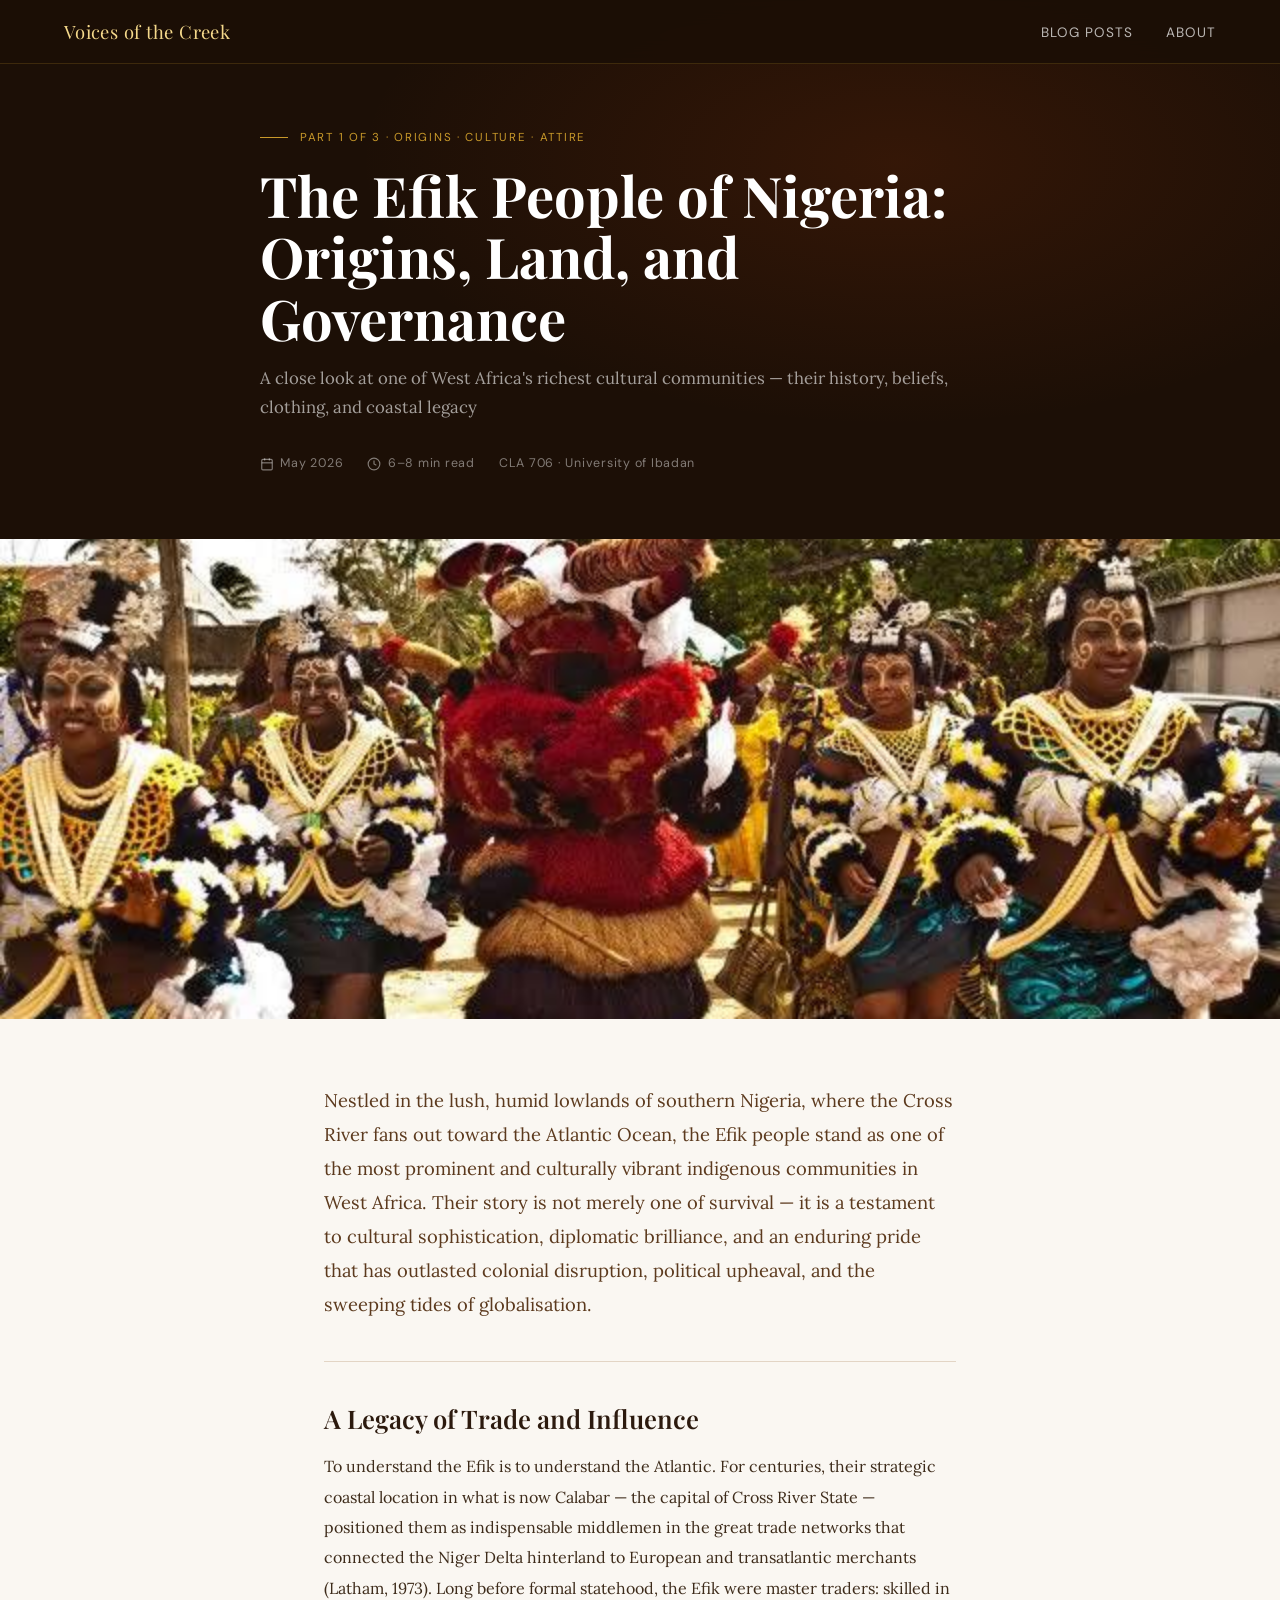
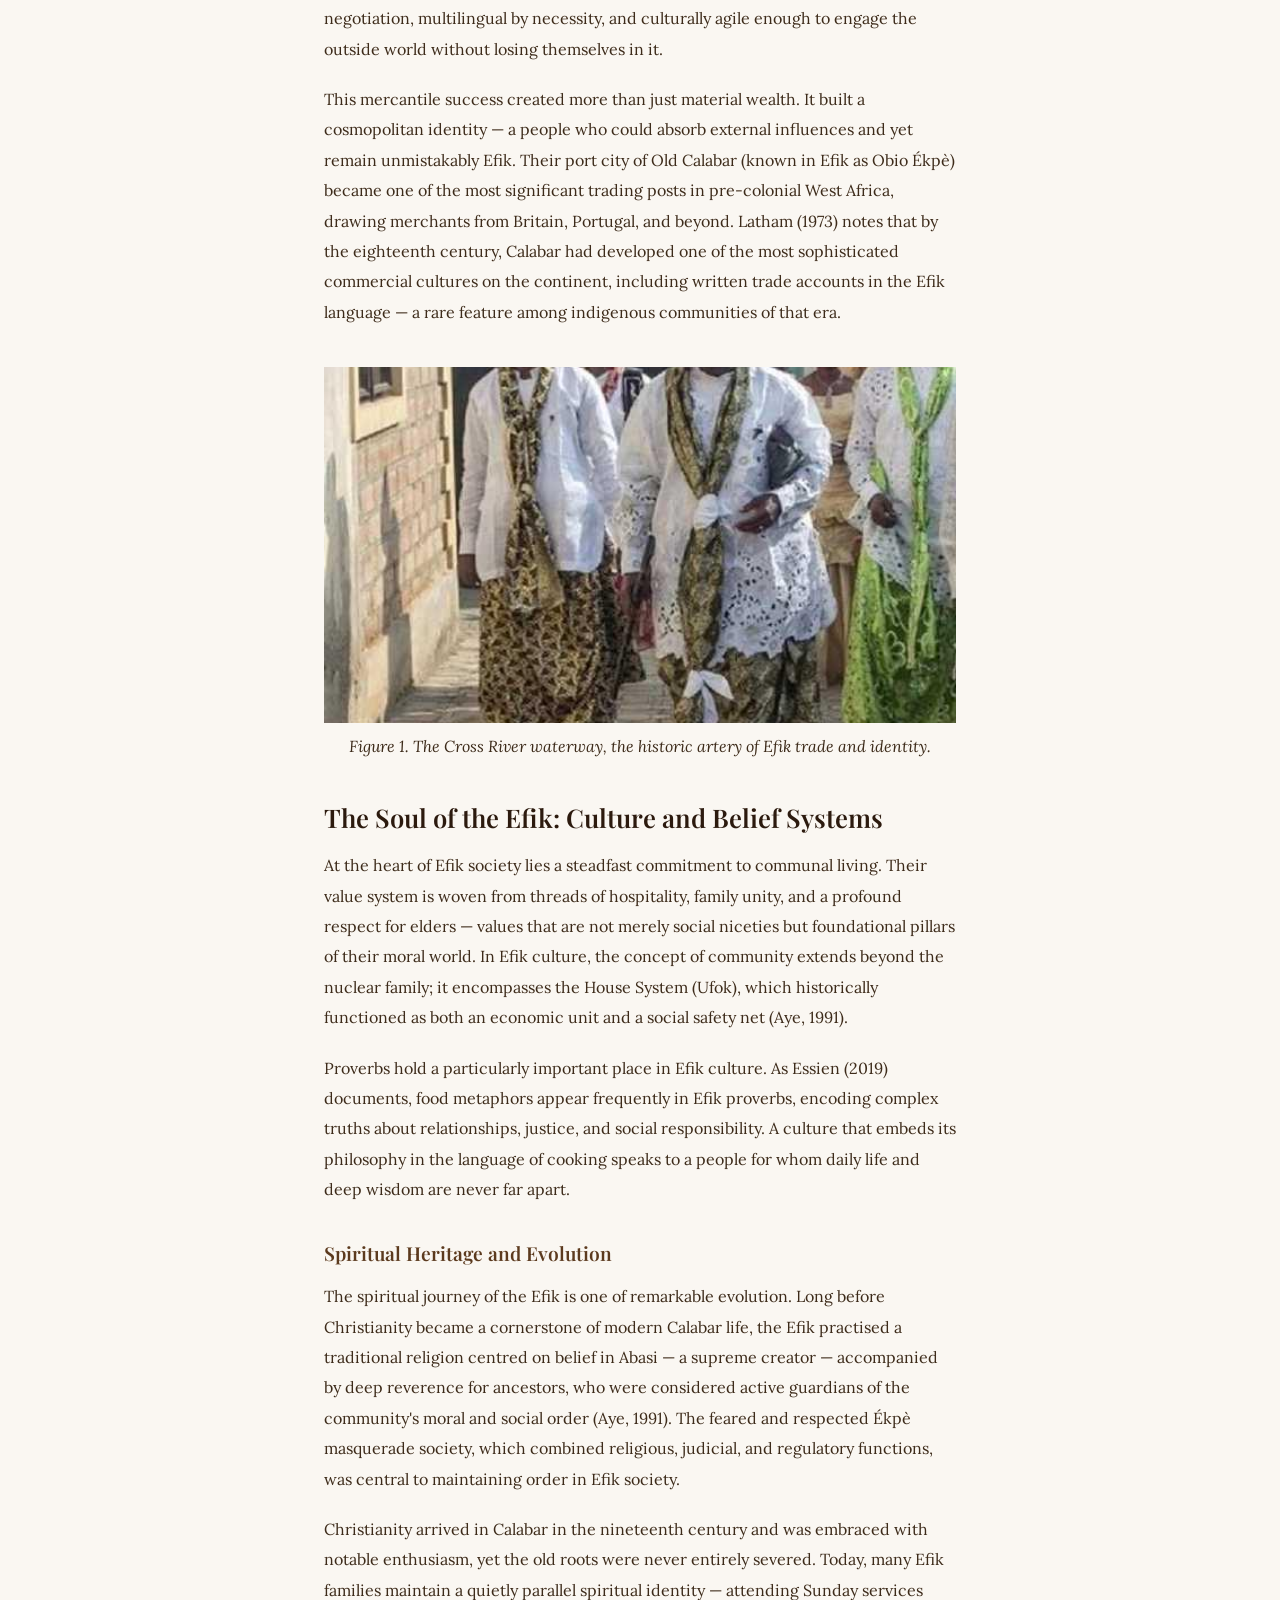
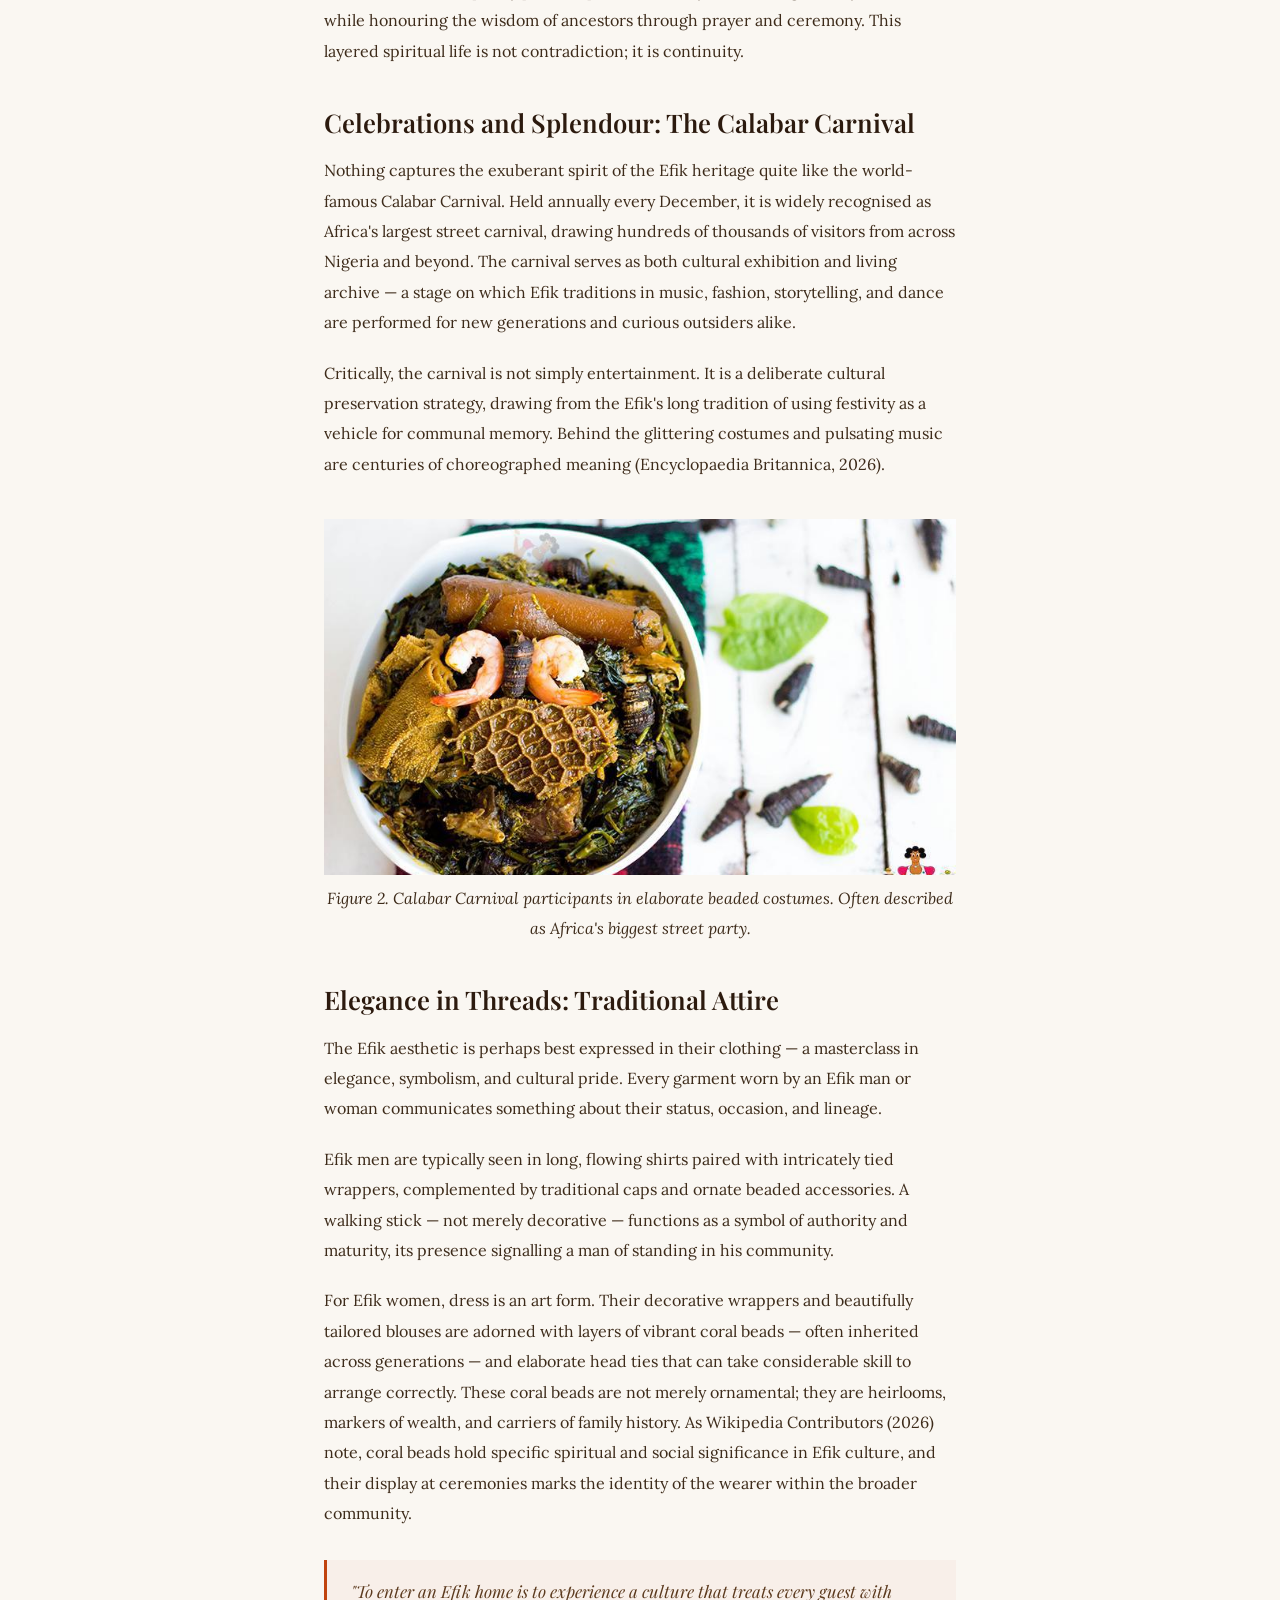
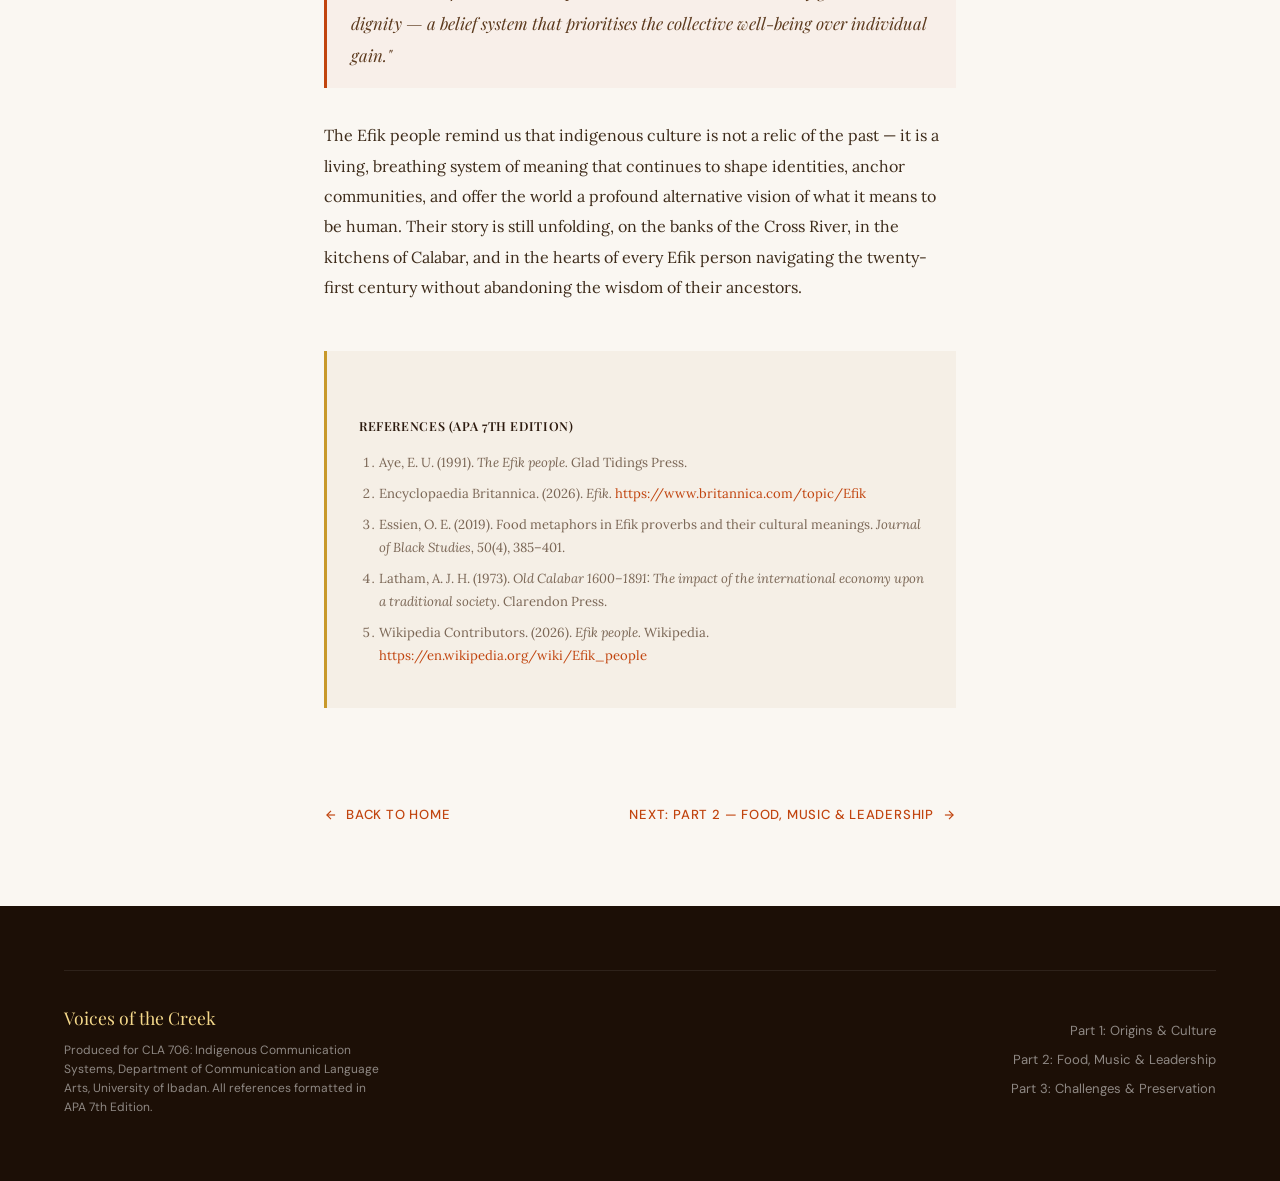
==== post-1.html @ a93c14f0 "Initial commit of modular Voices of the Creek website" ====
<!DOCTYPE html>
<html lang="en">
<head>
<meta charset="UTF-8">
<meta name="viewport" content="width=device-width, initial-scale=1.0">
<title>The Efik People of Nigeria: Origins, Land, and Governance — Voices of the Creek</title>
<link rel="preconnect" href="https://fonts.googleapis.com">
<link rel="preconnect" href="https://fonts.gstatic.com" crossorigin>
<link href="https://fonts.googleapis.com/css2?family=Playfair+Display:ital,wght@0,400;0,600;0,700;1,400;1,600&family=Lora:ital,wght@0,400;0,500;1,400&family=DM+Sans:wght@300;400;500&display=swap" rel="stylesheet">
<link rel="stylesheet" href="styles.css">
</head>
<body>

<!-- NAV -->
<nav>
  <a href="index.html" class="nav-brand">Voices of the Creek</a>
  <ul class="nav-links">
    <li><a href="index.html#posts">Blog Posts</a></li>
    <li><a href="index.html#about">About</a></li>
  </ul>
</nav>

<div class="blog-post-page">
  <div class="post-hero">
    <div class="post-hero-texture"></div>
    <div class="post-hero-content">
      <p class="post-series">Part 1 of 3 · Origins · Culture · Attire</p>
      <h1 class="post-hero-title">The Efik People of Nigeria: Origins, Land, and Governance</h1>
      <p class="post-hero-subtitle">A close look at one of West Africa's richest cultural communities — their history, beliefs, clothing, and coastal legacy</p>
      <div class="post-meta-row">
        <span>
          <svg width="14" height="14" viewBox="0 0 24 24" fill="none" stroke="currentColor" stroke-width="2"><rect x="3" y="4" width="18" height="18" rx="2" ry="2"/><line x1="16" y1="2" x2="16" y2="6"/><line x1="8" y1="2" x2="8" y2="6"/><line x1="3" y1="10" x2="21" y2="10"/></svg>
          May 2026
        </span>
        <span>
          <svg width="14" height="14" viewBox="0 0 24 24" fill="none" stroke="currentColor" stroke-width="2"><circle cx="12" cy="12" r="10"/><polyline points="12 6 12 12 16 14"/></svg>
          6–8 min read
        </span>
        <span>CLA 706 · University of Ibadan</span>
      </div>
    </div>
  </div>

  <!-- Hero image -->
  <img src="IMG-20260526-WA0115.jpg" alt="Calabar coastline and waterways" class="post-image-full">

  <div class="post-body-wrap">
    <p class="post-lead">
      Nestled in the lush, humid lowlands of southern Nigeria, where the Cross River fans out toward the Atlantic Ocean, the Efik people stand as one of the most prominent and culturally vibrant indigenous communities in West Africa. Their story is not merely one of survival — it is a testament to cultural sophistication, diplomatic brilliance, and an enduring pride that has outlasted colonial disruption, political upheaval, and the sweeping tides of globalisation.
    </p>

    <div class="post-body">

      <h2>A Legacy of Trade and Influence</h2>
      <p>
        To understand the Efik is to understand the Atlantic. For centuries, their strategic coastal location in what is now Calabar — the capital of Cross River State — positioned them as indispensable middlemen in the great trade networks that connected the Niger Delta hinterland to European and transatlantic merchants (Latham, 1973). Long before formal statehood, the Efik were master traders: skilled in negotiation, multilingual by necessity, and culturally agile enough to engage the outside world without losing themselves in it.
      </p>
      <p>
        This mercantile success created more than just material wealth. It built a cosmopolitan identity — a people who could absorb external influences and yet remain unmistakably Efik. Their port city of Old Calabar (known in Efik as Obio Ékpè) became one of the most significant trading posts in pre-colonial West Africa, drawing merchants from Britain, Portugal, and beyond. Latham (1973) notes that by the eighteenth century, Calabar had developed one of the most sophisticated commercial cultures on the continent, including written trade accounts in the Efik language — a rare feature among indigenous communities of that era.
      </p>

      <div class="post-inline-img">
        <img src="IMG-20260526-WA0116.jpg" alt="Traditional canoeing and historic waterfront of Old Calabar">
        <p class="post-inline-img-caption">Figure 1. The Cross River waterway, the historic artery of Efik trade and identity.</p>
      </div>

      <h2>The Soul of the Efik: Culture and Belief Systems</h2>
      <p>
        At the heart of Efik society lies a steadfast commitment to communal living. Their value system is woven from threads of hospitality, family unity, and a profound respect for elders — values that are not merely social niceties but foundational pillars of their moral world. In Efik culture, the concept of community extends beyond the nuclear family; it encompasses the House System (Ufok), which historically functioned as both an economic unit and a social safety net (Aye, 1991).
      </p>
      <p>
        Proverbs hold a particularly important place in Efik culture. As Essien (2019) documents, food metaphors appear frequently in Efik proverbs, encoding complex truths about relationships, justice, and social responsibility. A culture that embeds its philosophy in the language of cooking speaks to a people for whom daily life and deep wisdom are never far apart.
      </p>

      <h3>Spiritual Heritage and Evolution</h3>
      <p>
        The spiritual journey of the Efik is one of remarkable evolution. Long before Christianity became a cornerstone of modern Calabar life, the Efik practised a traditional religion centred on belief in Abasi — a supreme creator — accompanied by deep reverence for ancestors, who were considered active guardians of the community's moral and social order (Aye, 1991). The feared and respected Ékpè masquerade society, which combined religious, judicial, and regulatory functions, was central to maintaining order in Efik society.
      </p>
      <p>
        Christianity arrived in Calabar in the nineteenth century and was embraced with notable enthusiasm, yet the old roots were never entirely severed. Today, many Efik families maintain a quietly parallel spiritual identity — attending Sunday services while honouring the wisdom of ancestors through prayer and ceremony. This layered spiritual life is not contradiction; it is continuity.
      </p>

      <h2>Celebrations and Splendour: The Calabar Carnival</h2>
      <p>
        Nothing captures the exuberant spirit of the Efik heritage quite like the world-famous Calabar Carnival. Held annually every December, it is widely recognised as Africa's largest street carnival, drawing hundreds of thousands of visitors from across Nigeria and beyond. The carnival serves as both cultural exhibition and living archive — a stage on which Efik traditions in music, fashion, storytelling, and dance are performed for new generations and curious outsiders alike.
      </p>
      <p>
        Critically, the carnival is not simply entertainment. It is a deliberate cultural preservation strategy, drawing from the Efik's long tradition of using festivity as a vehicle for communal memory. Behind the glittering costumes and pulsating music are centuries of choreographed meaning (Encyclopaedia Britannica, 2026).
      </p>

      <div class="post-inline-img">
        <img src="IMG-20260526-WA0117.jpg" alt="Calabar Carnival performers in elaborate traditional Efik attire">
        <p class="post-inline-img-caption">Figure 2. Calabar Carnival participants in elaborate beaded costumes. Often described as Africa's biggest street party.</p>
      </div>

      <h2>Elegance in Threads: Traditional Attire</h2>
      <p>
        The Efik aesthetic is perhaps best expressed in their clothing — a masterclass in elegance, symbolism, and cultural pride. Every garment worn by an Efik man or woman communicates something about their status, occasion, and lineage.
      </p>
      <p>
        Efik men are typically seen in long, flowing shirts paired with intricately tied wrappers, complemented by traditional caps and ornate beaded accessories. A walking stick — not merely decorative — functions as a symbol of authority and maturity, its presence signalling a man of standing in his community.
      </p>
      <p>
        For Efik women, dress is an art form. Their decorative wrappers and beautifully tailored blouses are adorned with layers of vibrant coral beads — often inherited across generations — and elaborate head ties that can take considerable skill to arrange correctly. These coral beads are not merely ornamental; they are heirlooms, markers of wealth, and carriers of family history. As Wikipedia Contributors (2026) note, coral beads hold specific spiritual and social significance in Efik culture, and their display at ceremonies marks the identity of the wearer within the broader community.
      </p>

      <blockquote>
        <p>"To enter an Efik home is to experience a culture that treats every guest with dignity — a belief system that prioritises the collective well-being over individual gain."</p>
      </blockquote>

      <p>
        The Efik people remind us that indigenous culture is not a relic of the past — it is a living, breathing system of meaning that continues to shape identities, anchor communities, and offer the world a profound alternative vision of what it means to be human. Their story is still unfolding, on the banks of the Cross River, in the kitchens of Calabar, and in the hearts of every Efik person navigating the twenty-first century without abandoning the wisdom of their ancestors.
      </p>

      <div class="references-block">
        <h3>References (APA 7th Edition)</h3>
        <ol>
          <li>Aye, E. U. (1991). <em>The Efik people.</em> Glad Tidings Press.</li>
          <li>Encyclopaedia Britannica. (2026). <em>Efik.</em> <a href="https://www.britannica.com/topic/Efik" target="_blank">https://www.britannica.com/topic/Efik</a></li>
          <li>Essien, O. E. (2019). Food metaphors in Efik proverbs and their cultural meanings. <em>Journal of Black Studies, 50</em>(4), 385–401.</li>
          <li>Latham, A. J. H. (1973). <em>Old Calabar 1600–1891: The impact of the international economy upon a traditional society.</em> Clarendon Press.</li>
          <li>Wikipedia Contributors. (2026). <em>Efik people.</em> Wikipedia. <a href="https://en.wikipedia.org/wiki/Efik_people" target="_blank">https://en.wikipedia.org/wiki/Efik_people</a></li>
        </ol>
      </div>

    </div>
  </div>

  <div class="post-nav">
    <a class="post-nav-btn" href="index.html">
      <svg width="14" height="14" viewBox="0 0 24 24" fill="none" stroke="currentColor" stroke-width="2"><line x1="19" y1="12" x2="5" y2="12"/><polyline points="12 19 5 12 12 5"/></svg>
      Back to Home
    </a>
    <a class="post-nav-btn" href="post-2.html">
      Next: Part 2 — Food, Music & Leadership
      <svg width="14" height="14" viewBox="0 0 24 24" fill="none" stroke="currentColor" stroke-width="2"><line x1="5" y1="12" x2="19" y2="12"/><polyline points="12 5 19 12 12 19"/></svg>
    </a>
  </div>
</div>

<!-- FOOTER -->
<footer>
  <div class="footer-inner">
    <div>
      <p class="footer-brand">Voices of the Creek</p>
      <p class="footer-note">Produced for CLA 706: Indigenous Communication Systems, Department of Communication and Language Arts, University of Ibadan. All references formatted in APA 7th Edition.</p>
    </div>
    <div class="footer-links">
      <a href="post-1.html">Part 1: Origins & Culture</a>
      <a href="post-2.html">Part 2: Food, Music & Leadership</a>
      <a href="post-3.html">Part 3: Challenges & Preservation</a>
    </div>
  </div>
</footer>

</body>
</html>
---- styles.css ----
*, *::before, *::after { box-sizing: border-box; margin: 0; padding: 0; }

:root {
  --cream: #FAF7F2;
  --warm-white: #FFFDF9;
  --deep-brown: #2C1A0E;
  --mid-brown: #5C3A1E;
  --light-brown: #A0673A;
  --terracotta: #C1440E;
  --terracotta-light: #E8917A;
  --gold: #C8992A;
  --gold-light: #F5D98B;
  --sage: #5A7C5A;
  --sage-light: #C4D9C4;
  --ink: #1A120B;
  --muted: #7A6655;
  --border: #E3D5C5;
  --hero-bg: #1C0F06;
}

html { scroll-behavior: smooth; }

body {
  font-family: 'DM Sans', sans-serif;
  background: var(--cream);
  color: var(--ink);
  line-height: 1.7;
  overflow-x: hidden;
}

/* NAV */
nav {
  position: fixed;
  top: 0; left: 0; right: 0;
  z-index: 100;
  background: rgba(28, 15, 6, 0.92);
  backdrop-filter: blur(12px);
  border-bottom: 1px solid rgba(200, 153, 42, 0.2);
  display: flex;
  align-items: center;
  justify-content: space-between;
  padding: 0 5vw;
  height: 64px;
}

.nav-brand {
  font-family: 'Playfair Display', serif;
  font-size: 1.15rem;
  color: var(--gold-light);
  letter-spacing: 0.02em;
  text-decoration: none;
}

.nav-links {
  display: flex;
  gap: 2rem;
  list-style: none;
}

.nav-links a {
  font-size: 0.85rem;
  color: rgba(255,255,255,0.7);
  text-decoration: none;
  letter-spacing: 0.08em;
  text-transform: uppercase;
  transition: color 0.2s;
}

.nav-links a:hover { color: var(--gold-light); }

/* HERO */
.hero {
  min-height: 100vh;
  background: var(--hero-bg);
  display: flex;
  flex-direction: column;
  justify-content: flex-end;
  padding: 0 5vw 8vh;
  position: relative;
  overflow: hidden;
}

.hero-texture {
  position: absolute;
  inset: 0;
  background-image:
    radial-gradient(ellipse 80% 60% at 60% 40%, rgba(193, 68, 14, 0.18) 0%, transparent 70%),
    radial-gradient(ellipse 50% 80% at 20% 70%, rgba(200, 153, 42, 0.12) 0%, transparent 60%);
  pointer-events: none;
}

.hero-pattern {
  position: absolute;
  inset: 0;
  opacity: 0.04;
  background-image: repeating-linear-gradient(
    45deg,
    #fff 0px, #fff 1px,
    transparent 1px, transparent 12px
  ), repeating-linear-gradient(
    -45deg,
    #fff 0px, #fff 1px,
    transparent 1px, transparent 12px
  );
  pointer-events: none;
}

.hero-eyebrow {
  font-size: 0.75rem;
  letter-spacing: 0.18em;
  text-transform: uppercase;
  color: var(--gold);
  margin-bottom: 1.5rem;
  position: relative;
  display: flex;
  align-items: center;
  gap: 0.75rem;
  animation: fadeUp 0.8s ease both;
}

.hero-eyebrow::before {
  content: '';
  display: block;
  width: 40px;
  height: 1px;
  background: var(--gold);
}

.hero-headline {
  font-family: 'Playfair Display', serif;
  font-size: clamp(3rem, 8vw, 6.5rem);
  font-weight: 700;
  line-height: 1.0;
  color: #fff;
  max-width: 14ch;
  margin-bottom: 1.5rem;
  position: relative;
  animation: fadeUp 0.8s 0.1s ease both;
}

.hero-headline em {
  color: var(--terracotta-light);
  font-style: italic;
}

.hero-sub {
  font-family: 'Lora', serif;
  font-size: 1.1rem;
  color: rgba(255,255,255,0.65);
  max-width: 52ch;
  margin-bottom: 3rem;
  line-height: 1.8;
  position: relative;
  animation: fadeUp 0.8s 0.2s ease both;
}

.hero-cta-group {
  display: flex;
  gap: 1rem;
  flex-wrap: wrap;
  position: relative;
  animation: fadeUp 0.8s 0.3s ease both;
}

.btn-primary {
  display: inline-flex;
  align-items: center;
  gap: 0.5rem;
  background: var(--terracotta);
  color: #fff;
  padding: 0.75rem 1.75rem;
  font-size: 0.875rem;
  font-weight: 500;
  letter-spacing: 0.03em;
  text-decoration: none;
  border: none;
  cursor: pointer;
  transition: background 0.2s, transform 0.15s;
}
.btn-primary:hover { background: #A53A0C; transform: translateY(-1px); }

.btn-outline {
  display: inline-flex;
  align-items: center;
  gap: 0.5rem;
  border: 1px solid rgba(255,255,255,0.3);
  color: rgba(255,255,255,0.85);
  padding: 0.75rem 1.75rem;
  font-size: 0.875rem;
  font-weight: 400;
  text-decoration: none;
  transition: border-color 0.2s, color 0.2s;
}
.btn-outline:hover { border-color: var(--gold); color: var(--gold-light); }

.hero-scroll-hint {
  position: absolute;
  bottom: 2.5rem;
  right: 5vw;
  writing-mode: vertical-rl;
  font-size: 0.7rem;
  letter-spacing: 0.15em;
  text-transform: uppercase;
  color: rgba(255,255,255,0.35);
  display: flex;
  align-items: center;
  gap: 0.75rem;
}

.hero-scroll-hint::after {
  content: '';
  display: block;
  width: 1px;
  height: 50px;
  background: rgba(255,255,255,0.25);
}

/* SECTION LAYOUTS */
.section-intro {
  padding: 7rem 5vw;
  display: grid;
  grid-template-columns: 1fr 1fr;
  gap: 5rem;
  align-items: center;
  max-width: 1200px;
  margin: 0 auto;
}

.label-tag {
  display: inline-block;
  font-size: 0.7rem;
  letter-spacing: 0.18em;
  text-transform: uppercase;
  color: var(--terracotta);
  border: 1px solid var(--terracotta);
  padding: 0.25rem 0.75rem;
  margin-bottom: 1.25rem;
}

.section-heading {
  font-family: 'Playfair Display', serif;
  font-size: clamp(2rem, 4vw, 3rem);
  font-weight: 600;
  line-height: 1.2;
  color: var(--deep-brown);
  margin-bottom: 1.25rem;
}

.section-heading em { font-style: italic; color: var(--terracotta); }

.body-text {
  font-family: 'Lora', serif;
  font-size: 1rem;
  color: var(--muted);
  line-height: 1.85;
}

.intro-image-block {
  position: relative;
}

.intro-img {
  width: 100%;
  aspect-ratio: 4/5;
  object-fit: cover;
  display: block;
}

.intro-img-placeholder {
  width: 100%;
  aspect-ratio: 4/5;
  background: linear-gradient(135deg, #C1440E22 0%, #C8992A22 100%);
  border: 2px dashed var(--border);
  display: flex;
  flex-direction: column;
  align-items: center;
  justify-content: center;
  gap: 0.75rem;
  color: var(--muted);
}

.intro-img-placeholder span { font-size: 0.8rem; letter-spacing: 0.05em; text-align: center; padding: 0 1rem; }

.float-stat {
  position: absolute;
  bottom: -1.5rem;
  left: -1.5rem;
  background: var(--terracotta);
  color: #fff;
  padding: 1.25rem 1.5rem;
  font-family: 'Playfair Display', serif;
}

.float-stat-num {
  font-size: 2rem;
  font-weight: 700;
  line-height: 1;
  display: block;
}

.float-stat-label {
  font-size: 0.7rem;
  opacity: 0.8;
  letter-spacing: 0.08em;
  text-transform: uppercase;
}

/* POSTS GRID */
.posts-section {
  background: var(--warm-white);
  padding: 6rem 5vw;
}

.posts-header {
  max-width: 1200px;
  margin: 0 auto 3.5rem;
  display: flex;
  align-items: flex-end;
  justify-content: space-between;
  border-bottom: 1px solid var(--border);
  padding-bottom: 1.5rem;
}

.posts-grid {
  max-width: 1200px;
  margin: 0 auto;
  display: grid;
  grid-template-columns: repeat(3, 1fr);
  gap: 2px;
}

.post-card {
  background: var(--cream);
  text-decoration: none;
  color: inherit;
  display: flex;
  flex-direction: column;
  overflow: hidden;
  transition: transform 0.3s ease;
}

.post-card:hover { transform: translateY(-4px); }
.post-card:hover .post-card-img-placeholder { border-color: var(--terracotta); }
.post-card:hover .post-card-title { color: var(--terracotta); }

.post-card-img {
  width: 100%;
  aspect-ratio: 16/10;
  object-fit: cover;
  display: block;
}

.post-card-img-placeholder {
  aspect-ratio: 16/10;
  background: var(--cream);
  border: 2px dashed var(--border);
  display: flex;
  flex-direction: column;
  align-items: center;
  justify-content: center;
  gap: 0.5rem;
  color: var(--muted);
  font-size: 0.75rem;
  letter-spacing: 0.04em;
  padding: 1rem;
  text-align: center;
  transition: border-color 0.3s;
}

.post-card-img-placeholder svg {
  opacity: 0.3;
  width: 32px;
  height: 32px;
}

.post-card-body {
  padding: 1.5rem;
  flex: 1;
  display: flex;
  flex-direction: column;
  gap: 0.75rem;
}

.post-card-meta {
  display: flex;
  align-items: center;
  gap: 0.75rem;
  font-size: 0.72rem;
  letter-spacing: 0.1em;
  text-transform: uppercase;
  color: var(--muted);
}

.post-card-tag {
  background: var(--gold-light);
  color: var(--mid-brown);
  padding: 0.2rem 0.5rem;
  font-size: 0.65rem;
  font-weight: 500;
  letter-spacing: 0.08em;
  text-transform: uppercase;
}

.post-card-title {
  font-family: 'Playfair Display', serif;
  font-size: 1.2rem;
  font-weight: 600;
  line-height: 1.35;
  color: var(--deep-brown);
  transition: color 0.2s;
}

.post-card-excerpt {
  font-family: 'Lora', serif;
  font-size: 0.875rem;
  color: var(--muted);
  line-height: 1.75;
  flex: 1;
}

.post-card-read {
  display: flex;
  align-items: center;
  gap: 0.4rem;
  font-size: 0.78rem;
  font-weight: 500;
  color: var(--terracotta);
  letter-spacing: 0.04em;
  text-transform: uppercase;
  margin-top: 0.5rem;
}

.post-card-read svg { transition: transform 0.2s; }
.post-card:hover .post-card-read svg { transform: translateX(4px); }

/* FEATURED QUOTE */
.quote-band {
  background: var(--deep-brown);
  padding: 6rem 5vw;
  text-align: center;
  position: relative;
  overflow: hidden;
}

.quote-band::before {
  content: '\201C';
  font-family: 'Playfair Display', serif;
  font-size: 18rem;
  color: rgba(255,255,255,0.04);
  position: absolute;
  top: -3rem;
  left: 5vw;
  line-height: 1;
  pointer-events: none;
}

.quote-text {
  font-family: 'Playfair Display', serif;
  font-size: clamp(1.4rem, 3vw, 2.2rem);
  font-style: italic;
  color: #fff;
  max-width: 40ch;
  margin: 0 auto 1.5rem;
  line-height: 1.5;
  position: relative;
}

.quote-attr {
  font-size: 0.8rem;
  letter-spacing: 0.12em;
  text-transform: uppercase;
  color: var(--gold);
}

/* BLOG POST PAGE */
.blog-post-page {
  min-height: 100vh;
  background: var(--cream);
}

.post-hero {
  padding: 8rem 5vw 4rem;
  background: var(--hero-bg);
  position: relative;
  overflow: hidden;
}

.post-hero-texture {
  position: absolute;
  inset: 0;
  background-image: radial-gradient(ellipse 60% 70% at 70% 30%, rgba(193,68,14,0.15), transparent 70%);
  pointer-events: none;
}

.post-hero-content { max-width: 760px; margin: 0 auto; position: relative; }

.post-series {
  font-size: 0.72rem;
  letter-spacing: 0.15em;
  text-transform: uppercase;
  color: var(--gold);
  margin-bottom: 1rem;
  display: flex;
  align-items: center;
  gap: 0.75rem;
}
.post-series::before { content: ''; display: block; width: 28px; height: 1px; background: var(--gold); }

.post-hero-title {
  font-family: 'Playfair Display', serif;
  font-size: clamp(2rem, 5vw, 3.5rem);
  font-weight: 700;
  line-height: 1.1;
  color: #fff;
  margin-bottom: 1rem;
}

.post-hero-subtitle {
  font-family: 'Lora', serif;
  font-size: 1.05rem;
  color: rgba(255,255,255,0.6);
  margin-bottom: 2rem;
  line-height: 1.7;
}

.post-meta-row {
  display: flex;
  align-items: center;
  gap: 1.5rem;
  font-size: 0.78rem;
  color: rgba(255,255,255,0.45);
  letter-spacing: 0.06em;
  flex-wrap: wrap;
}

.post-meta-row span { display: flex; align-items: center; gap: 0.4rem; }

.post-image-full {
  width: 100%;
  max-height: 480px;
  object-fit: cover;
  display: block;
}

.post-image-placeholder {
  width: 100%;
  height: 380px;
  background: linear-gradient(135deg, rgba(193,68,14,0.08), rgba(200,153,42,0.08));
  border: 2px dashed var(--border);
  display: flex;
  flex-direction: column;
  align-items: center;
  justify-content: center;
  gap: 1rem;
  color: var(--muted);
  font-size: 0.85rem;
}

.post-image-placeholder svg { opacity: 0.25; width: 48px; height: 48px; }

.post-body-wrap {
  max-width: 760px;
  margin: 0 auto;
  padding: 4rem 5vw 6rem;
}

.post-lead {
  font-family: 'Lora', serif;
  font-size: 1.15rem;
  line-height: 1.85;
  color: var(--mid-brown);
  margin-bottom: 2.5rem;
  padding-bottom: 2.5rem;
  border-bottom: 1px solid var(--border);
}

.post-body h2 {
  font-family: 'Playfair Display', serif;
  font-size: 1.6rem;
  font-weight: 600;
  color: var(--deep-brown);
  margin: 2.5rem 0 1rem;
  line-height: 1.3;
}

.post-body h3 {
  font-family: 'Playfair Display', serif;
  font-size: 1.2rem;
  font-weight: 600;
  color: var(--mid-brown);
  margin: 2rem 0 0.75rem;
}

.post-body p {
  font-family: 'Lora', serif;
  font-size: 1rem;
  line-height: 1.9;
  color: #3D2B1A;
  margin-bottom: 1.25rem;
}

.post-body blockquote {
  border-left: 3px solid var(--terracotta);
  padding: 1rem 1.5rem;
  margin: 2rem 0;
  background: rgba(193, 68, 14, 0.04);
}

.post-body blockquote p {
  font-family: 'Playfair Display', serif;
  font-style: italic;
  font-size: 1.05rem;
  color: var(--mid-brown);
  margin: 0;
}

.post-inline-img {
  margin: 2.5rem 0;
}

.post-inline-img img {
  width: 100%;
  aspect-ratio: 16/9;
  object-fit: cover;
  display: block;
}

.post-inline-img-placeholder {
  width: 100%;
  aspect-ratio: 16/9;
  background: linear-gradient(135deg, rgba(193,68,14,0.06), rgba(200,153,42,0.06));
  border: 2px dashed var(--border);
  display: flex;
  flex-direction: column;
  align-items: center;
  justify-content: center;
  gap: 0.75rem;
  color: var(--muted);
  font-size: 0.8rem;
  text-align: center;
  padding: 1.5rem;
}

.post-inline-img-caption {
  font-size: 0.78rem;
  color: var(--muted);
  text-align: center;
  margin-top: 0.5rem;
  font-style: italic;
  font-family: 'Lora', serif;
}

.references-block {
  margin-top: 3rem;
  padding: 2rem;
  background: #F5EFE6;
  border-left: 3px solid var(--gold);
}

.references-block h3 {
  font-family: 'Playfair Display', serif;
  font-weight: 600;
  color: var(--deep-brown);
  margin-bottom: 1rem;
  letter-spacing: 0.05em;
  text-transform: uppercase;
  font-size: 0.78rem;
}

.references-block ol {
  padding-left: 1.25rem;
}

.references-block li {
  font-family: 'Lora', serif;
  font-size: 0.82rem;
  color: var(--muted);
  line-height: 1.75;
  margin-bottom: 0.5rem;
}

.references-block a {
  color: var(--terracotta);
  text-decoration: none;
  border-bottom: 1px solid transparent;
  transition: border-color 0.2s;
}

.references-block a:hover { border-color: var(--terracotta); }

.post-nav {
  max-width: 760px;
  margin: 0 auto;
  padding: 0 5vw 5rem;
  display: flex;
  justify-content: space-between;
  gap: 1rem;
  flex-wrap: wrap;
}

.post-nav-btn {
  display: inline-flex;
  align-items: center;
  gap: 0.5rem;
  font-size: 0.82rem;
  font-weight: 500;
  letter-spacing: 0.06em;
  text-transform: uppercase;
  color: var(--terracotta);
  text-decoration: none;
  cursor: pointer;
  background: none;
  border: none;
  padding: 0;
  transition: gap 0.2s;
}

.post-nav-btn:hover { gap: 0.75rem; }

/* FOOTER */
footer {
  background: var(--hero-bg);
  padding: 4rem 5vw;
  color: rgba(255,255,255,0.5);
  font-size: 0.82rem;
}

.footer-inner {
  max-width: 1200px;
  margin: 0 auto;
  display: flex;
  justify-content: space-between;
  align-items: center;
  flex-wrap: wrap;
  gap: 1.5rem;
  border-top: 1px solid rgba(255,255,255,0.08);
  padding-top: 2rem;
}

.footer-brand {
  font-family: 'Playfair Display', serif;
  font-size: 1.1rem;
  color: var(--gold-light);
  margin-bottom: 0.5rem;
}

.footer-note { font-size: 0.75rem; line-height: 1.6; max-width: 40ch; }

.footer-links { display: flex; flex-direction: column; gap: 0.4rem; text-align: right; }
.footer-links a { color: rgba(255,255,255,0.5); text-decoration: none; transition: color 0.2s; font-size: 0.82rem; }
.footer-links a:hover { color: var(--gold-light); }

/* ANIMATIONS */
@keyframes fadeUp {
  from { opacity: 0; transform: translateY(24px); }
  to { opacity: 1; transform: translateY(0); }
}

.reveal {
  opacity: 0;
  transform: translateY(20px);
  transition: opacity 0.6s ease, transform 0.6s ease;
}

.reveal.visible {
  opacity: 1;
  transform: translateY(0);
}

/* RESPONSIVE */
@media (max-width: 900px) {
  .section-intro { grid-template-columns: 1fr; gap: 3rem; }
  .posts-grid { grid-template-columns: 1fr; gap: 1.5rem; }
  .posts-header { flex-direction: column; align-items: flex-start; gap: 1rem; }
  .intro-image-block { order: -1; }
  .float-stat { left: 1rem; }
}

@media (max-width: 640px) {
  nav { padding: 0 1.25rem; }
  .nav-links { display: none; }
  .hero { padding: 0 1.25rem 6vh; }
  .section-intro, .posts-section { padding: 4rem 1.25rem; }
  .posts-header { margin-bottom: 2rem; }
  .post-body-wrap { padding: 2.5rem 1.25rem 4rem; }
  .post-hero { padding: 6rem 1.25rem 3rem; }
}
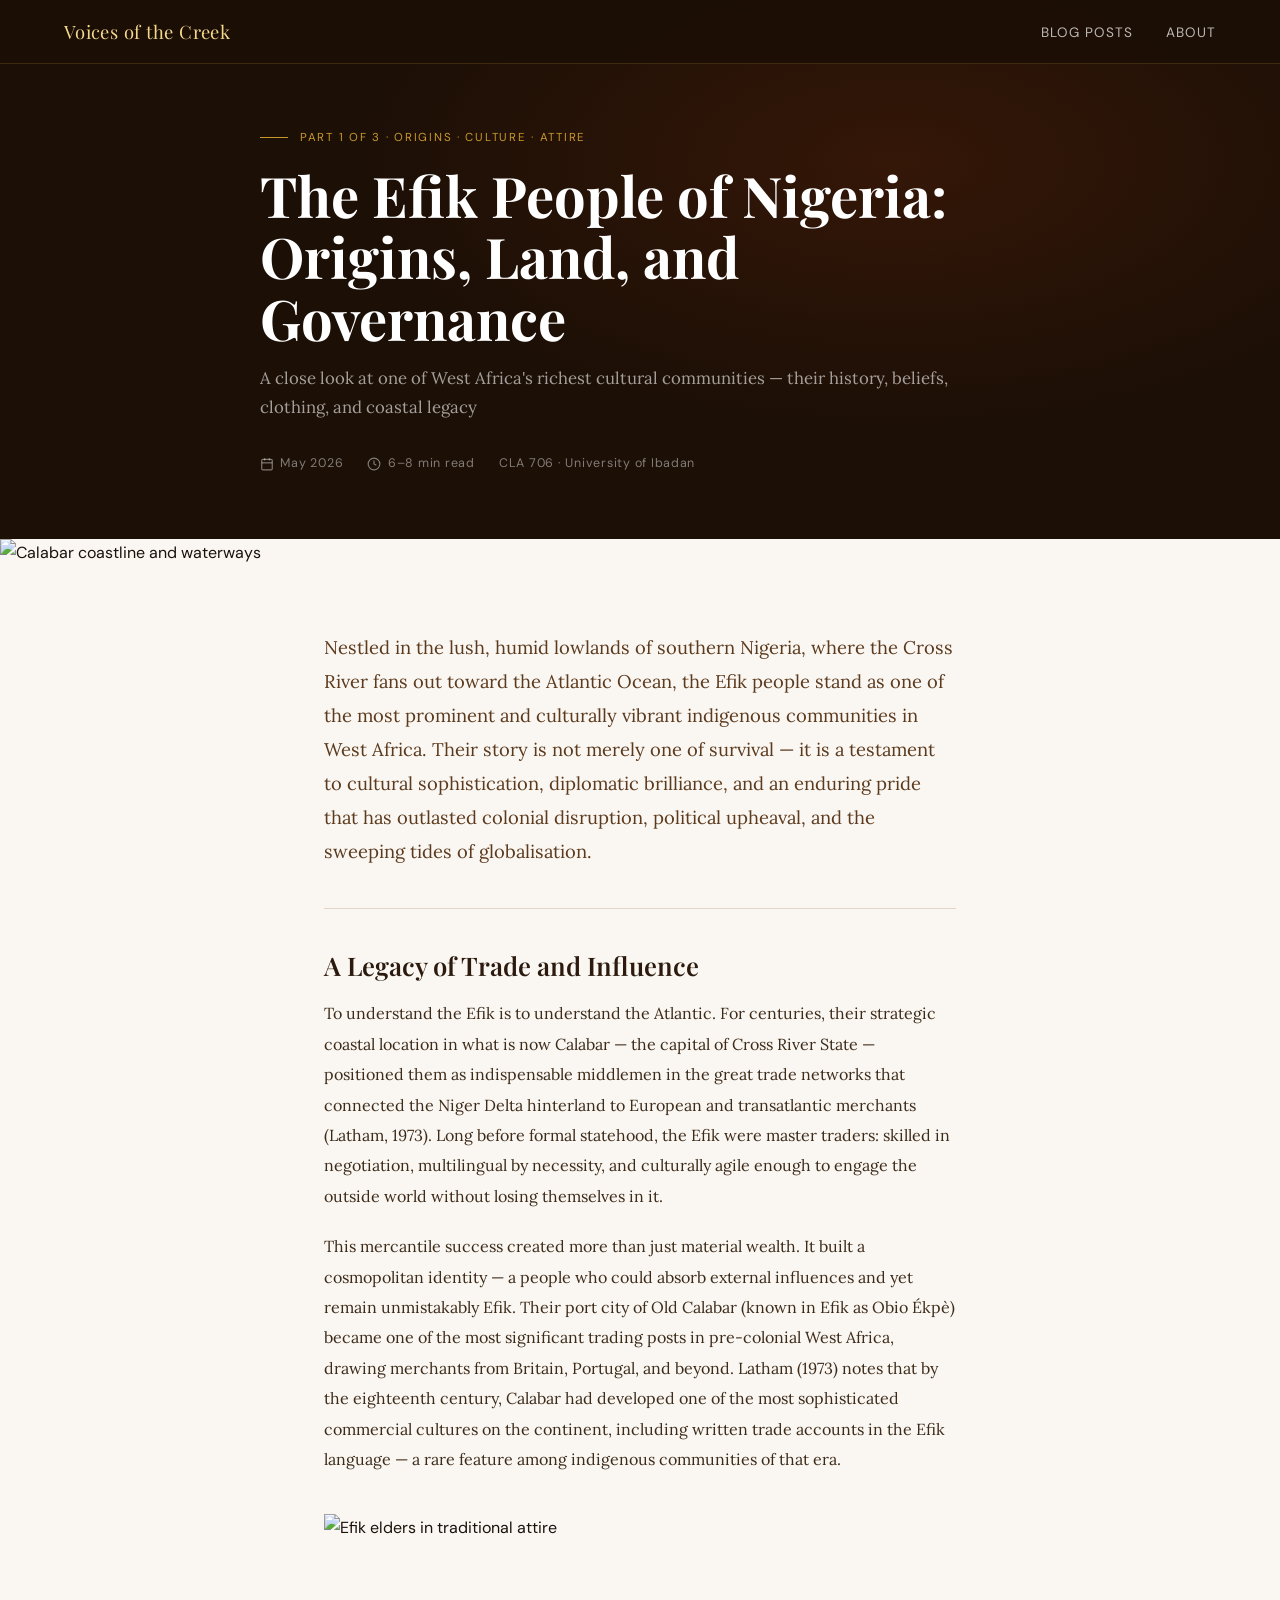
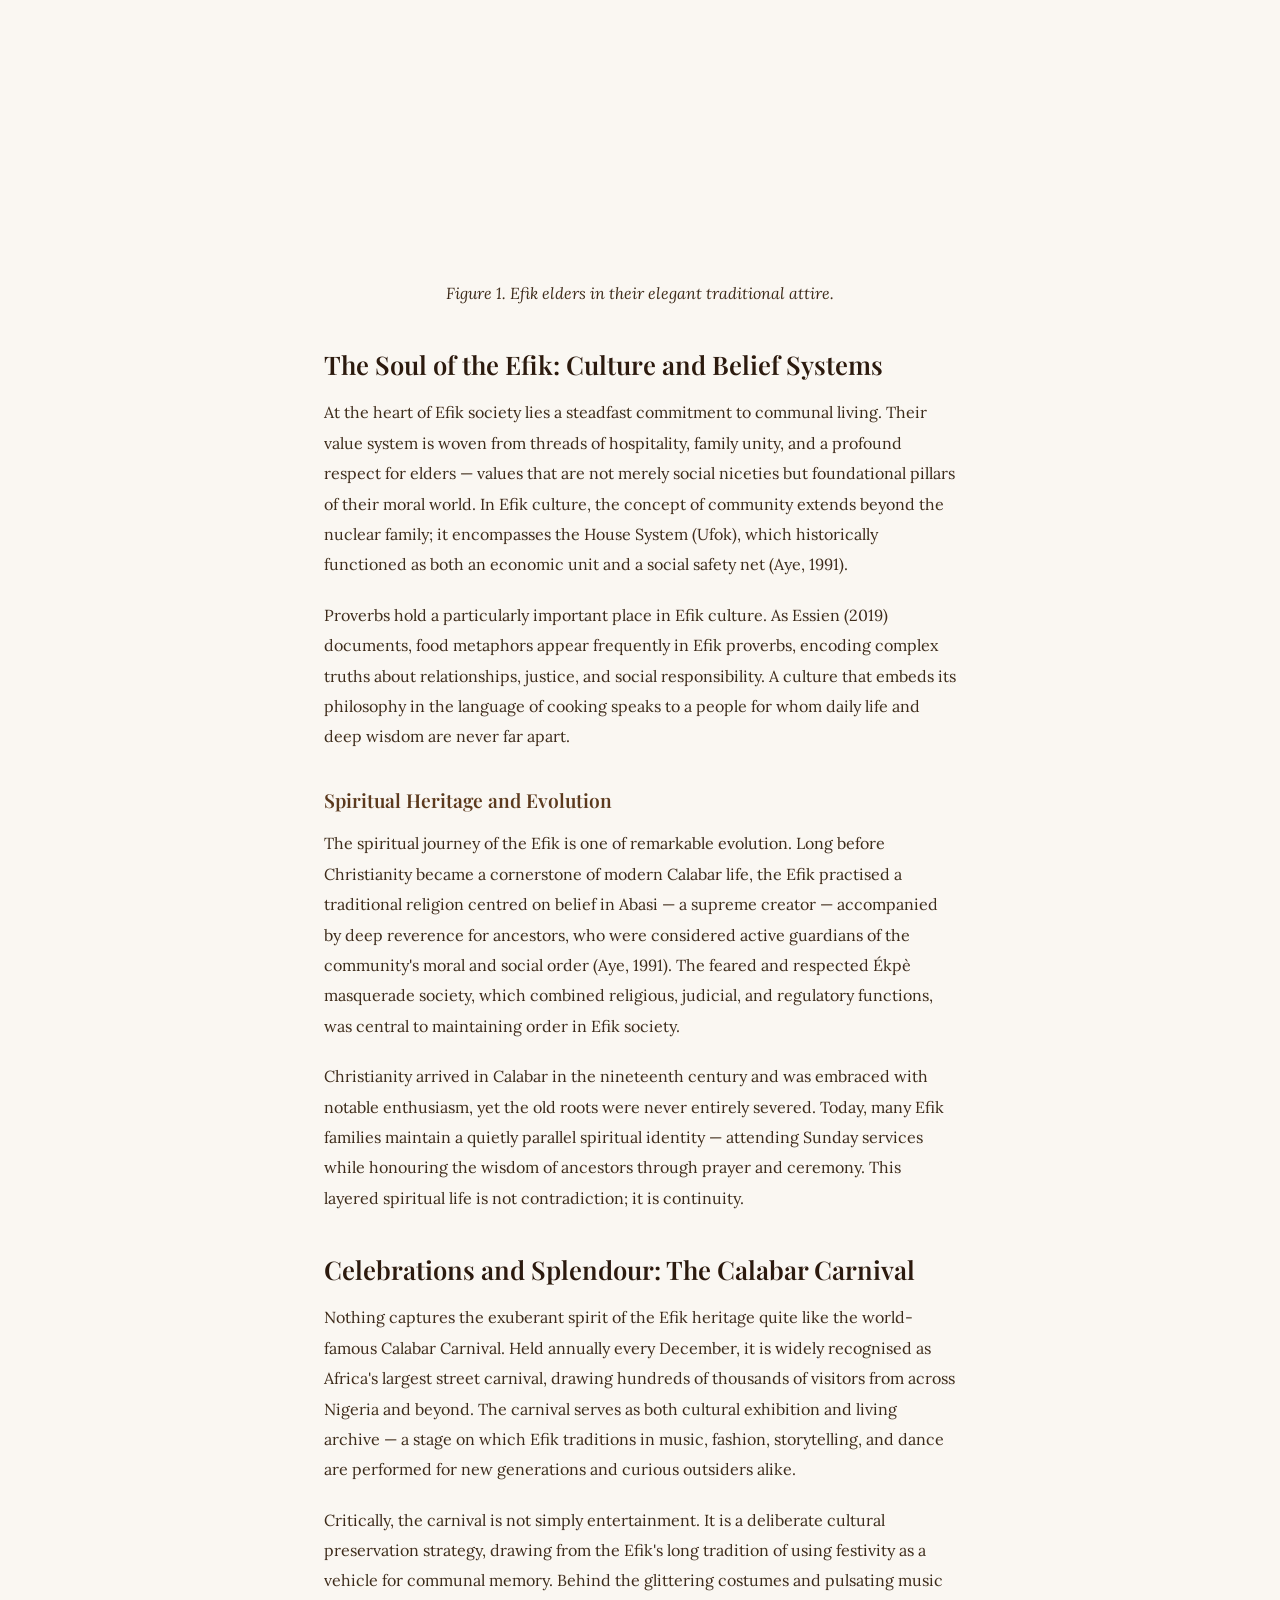
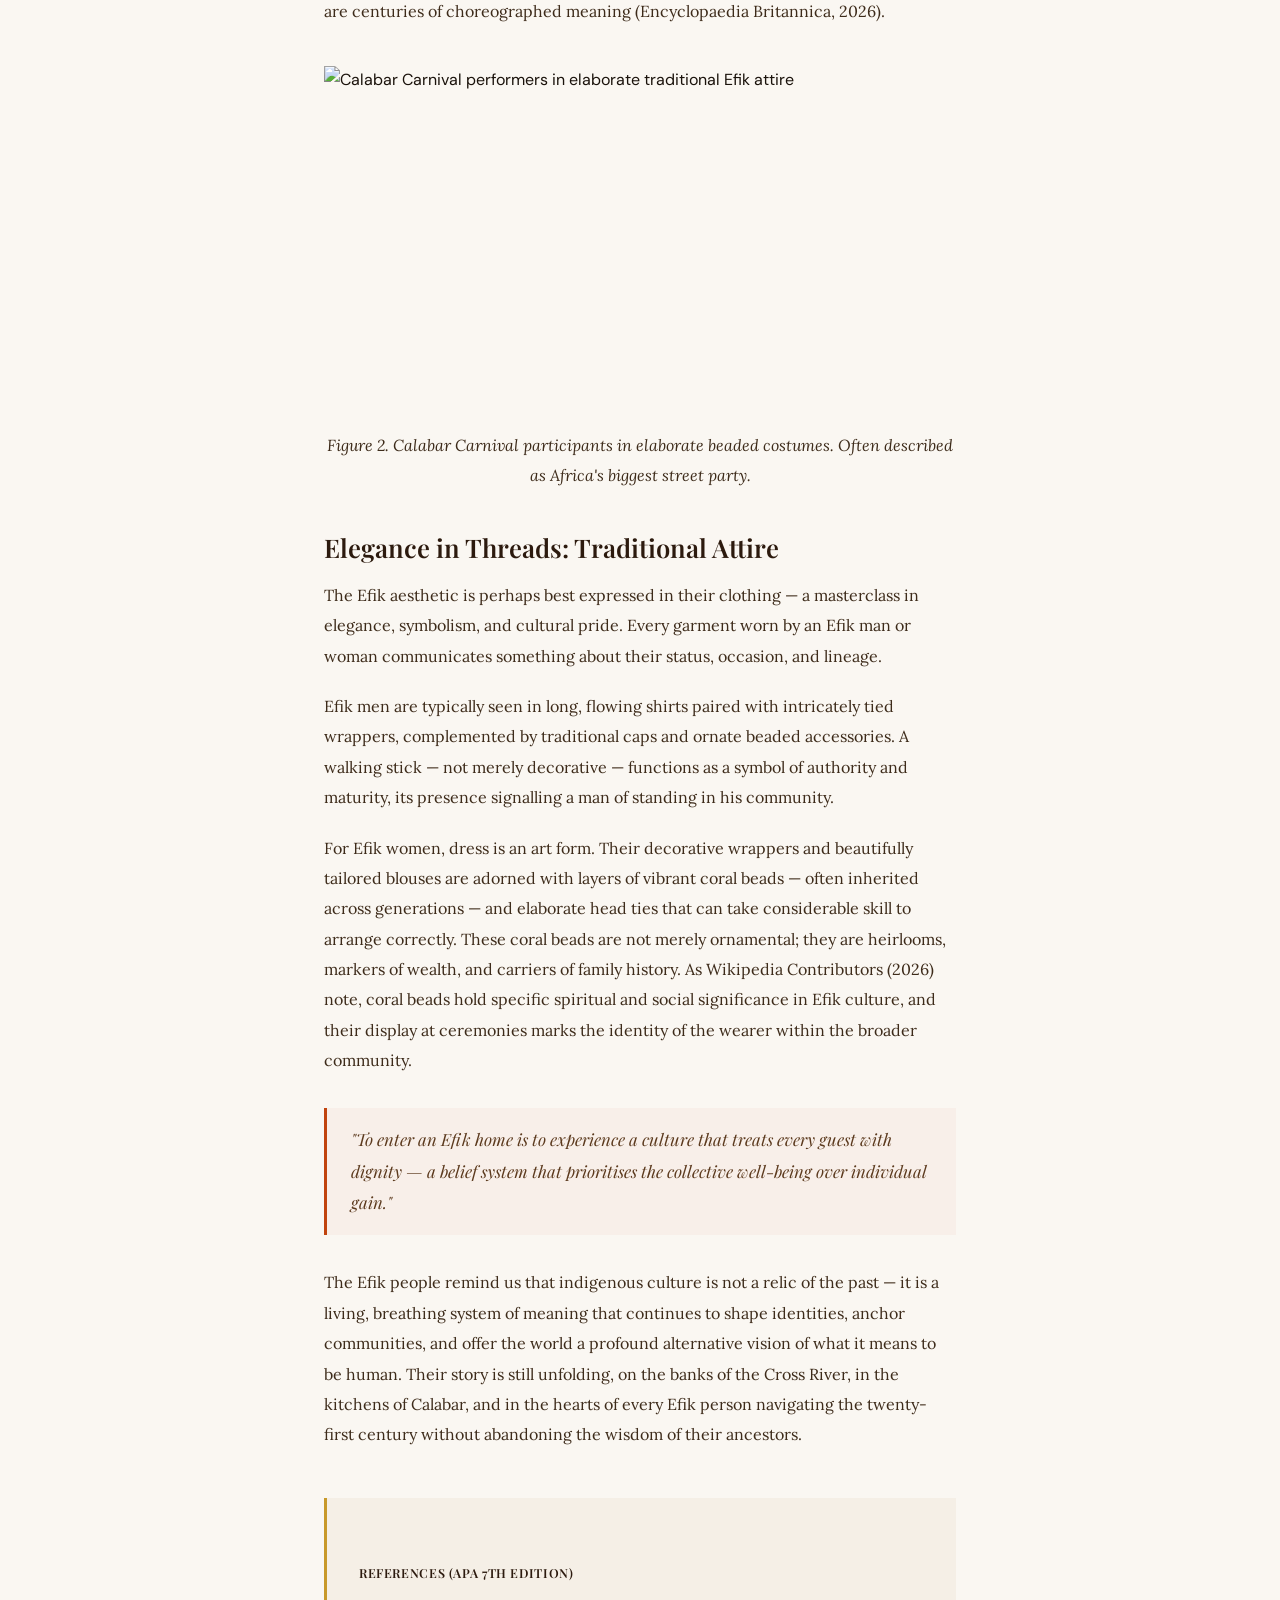
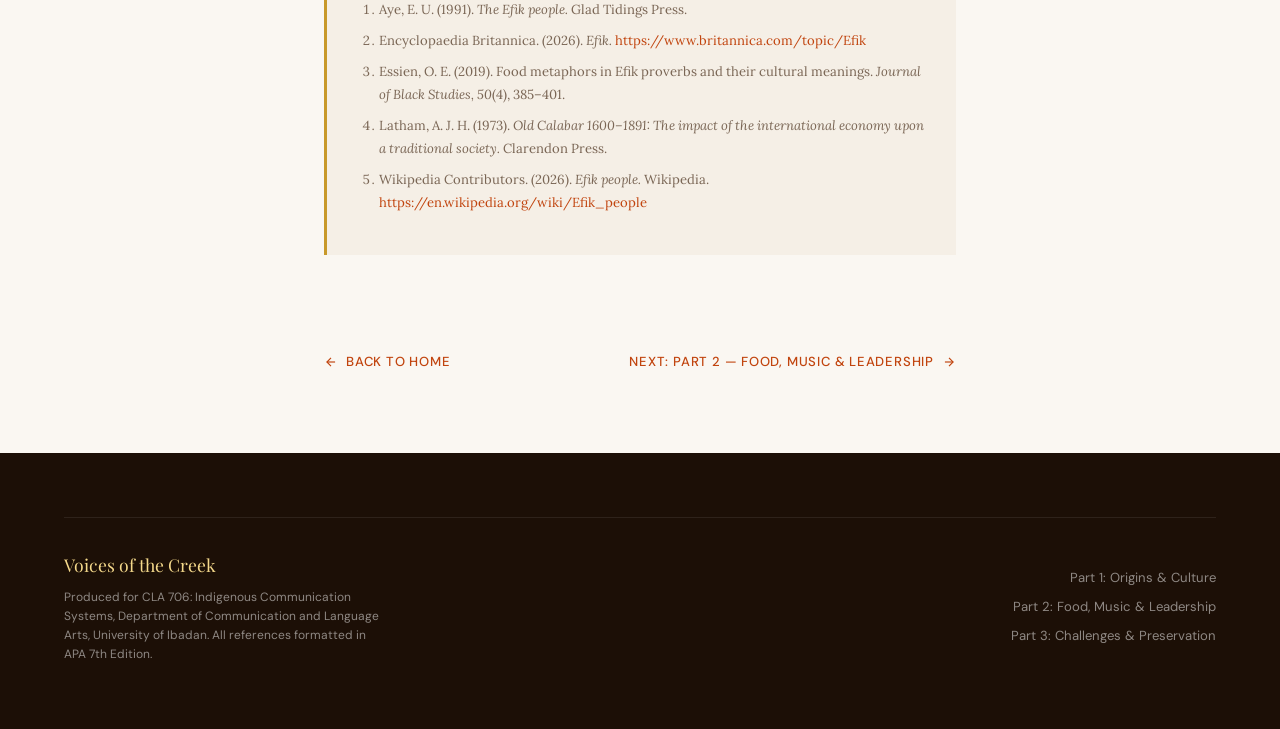
==== commit 79b03946: "Update Figure 1 and Figure 6 image captions and alt tags to match the newly populated assets" ====
--- a/post-1.html
+++ b/post-1.html
@@ -14,6 +14,13 @@
 <!-- NAV -->
 <nav>
   <a href="index.html" class="nav-brand">Voices of the Creek</a>
+  <button class="nav-toggle" aria-label="Toggle Navigation">
+    <svg width="24" height="24" viewBox="0 0 24 24" fill="none" stroke="currentColor" stroke-width="2">
+      <line x1="3" y1="12" x2="21" y2="12"></line>
+      <line x1="3" y1="6" x2="21" y2="6"></line>
+      <line x1="3" y1="18" x2="21" y2="18"></line>
+    </svg>
+  </button>
   <ul class="nav-links">
     <li><a href="index.html#posts">Blog Posts</a></li>
     <li><a href="index.html#about">About</a></li>
@@ -60,8 +67,8 @@
       </p>
 
       <div class="post-inline-img">
-        <img src="IMG-20260526-WA0116.jpg" alt="Traditional canoeing and historic waterfront of Old Calabar">
-        <p class="post-inline-img-caption">Figure 1. The Cross River waterway, the historic artery of Efik trade and identity.</p>
+        <img src="IMG-20260526-WA0116.jpg" alt="Efik elders in traditional attire">
+        <p class="post-inline-img-caption">Figure 1. Efik elders in their elegant traditional attire.</p>
       </div>
 
       <h2>The Soul of the Efik: Culture and Belief Systems</h2>
@@ -153,5 +160,21 @@
   </div>
 </footer>
 
+<script>
+  // Mobile menu toggle
+  const navToggle = document.querySelector('.nav-toggle');
+  const navLinks = document.querySelector('.nav-links');
+  if (navToggle && navLinks) {
+    navToggle.addEventListener('click', () => {
+      navLinks.classList.toggle('active');
+    });
+    document.querySelectorAll('.nav-links a').forEach(link => {
+      link.addEventListener('click', () => {
+        navLinks.classList.remove('active');
+      });
+    });
+  }
+</script>
+
 </body>
 </html>
--- a/styles.css
+++ b/styles.css
@@ -68,6 +68,26 @@
 
 .nav-links a:hover { color: var(--gold-light); }
 
+/* Nav Toggle Button */
+.nav-toggle {
+  display: none;
+  background: none;
+  border: none;
+  color: var(--gold-light);
+  cursor: pointer;
+  padding: 4px;
+  z-index: 110;
+  transition: color 0.2s;
+}
+
+.nav-toggle:hover {
+  color: #fff;
+}
+
+.nav-toggle svg {
+  display: block;
+}
+
 /* HERO */
 .hero {
   min-height: 100vh;
@@ -778,10 +798,61 @@
 
 @media (max-width: 640px) {
   nav { padding: 0 1.25rem; }
-  .nav-links { display: none; }
-  .hero { padding: 0 1.25rem 6vh; }
+  
+  .nav-toggle {
+    display: block;
+  }
+
+  .nav-links {
+    display: flex;
+    position: fixed;
+    top: 64px; left: 0; right: 0;
+    background: rgba(28, 15, 6, 0.98);
+    backdrop-filter: blur(20px);
+    border-bottom: 1px solid rgba(200, 153, 42, 0.15);
+    flex-direction: column;
+    padding: 2.5rem 5vw;
+    gap: 1.75rem;
+    align-items: center;
+    transform: translateY(-120%);
+    transition: transform 0.4s cubic-bezier(0.16, 1, 0.3, 1);
+    z-index: 99;
+  }
+
+  .nav-links.active {
+    transform: translateY(0);
+  }
+
+  .hero {
+    padding: 0 1.25rem 4vh;
+    min-height: 72vh;
+  }
   .section-intro, .posts-section { padding: 4rem 1.25rem; }
   .posts-header { margin-bottom: 2rem; }
   .post-body-wrap { padding: 2.5rem 1.25rem 4rem; }
   .post-hero { padding: 6rem 1.25rem 3rem; }
-}
+
+  /* Subpage mobile refinements */
+  .post-image-full {
+    max-height: 280px;
+  }
+
+  .post-inline-img {
+    margin: 1.75rem 0;
+  }
+
+  .post-inline-img img {
+    aspect-ratio: 4/3;
+  }
+
+  .footer-inner {
+    flex-direction: column;
+    align-items: flex-start;
+    gap: 2rem;
+  }
+
+  .footer-links {
+    text-align: left;
+    align-items: flex-start;
+  }
+}
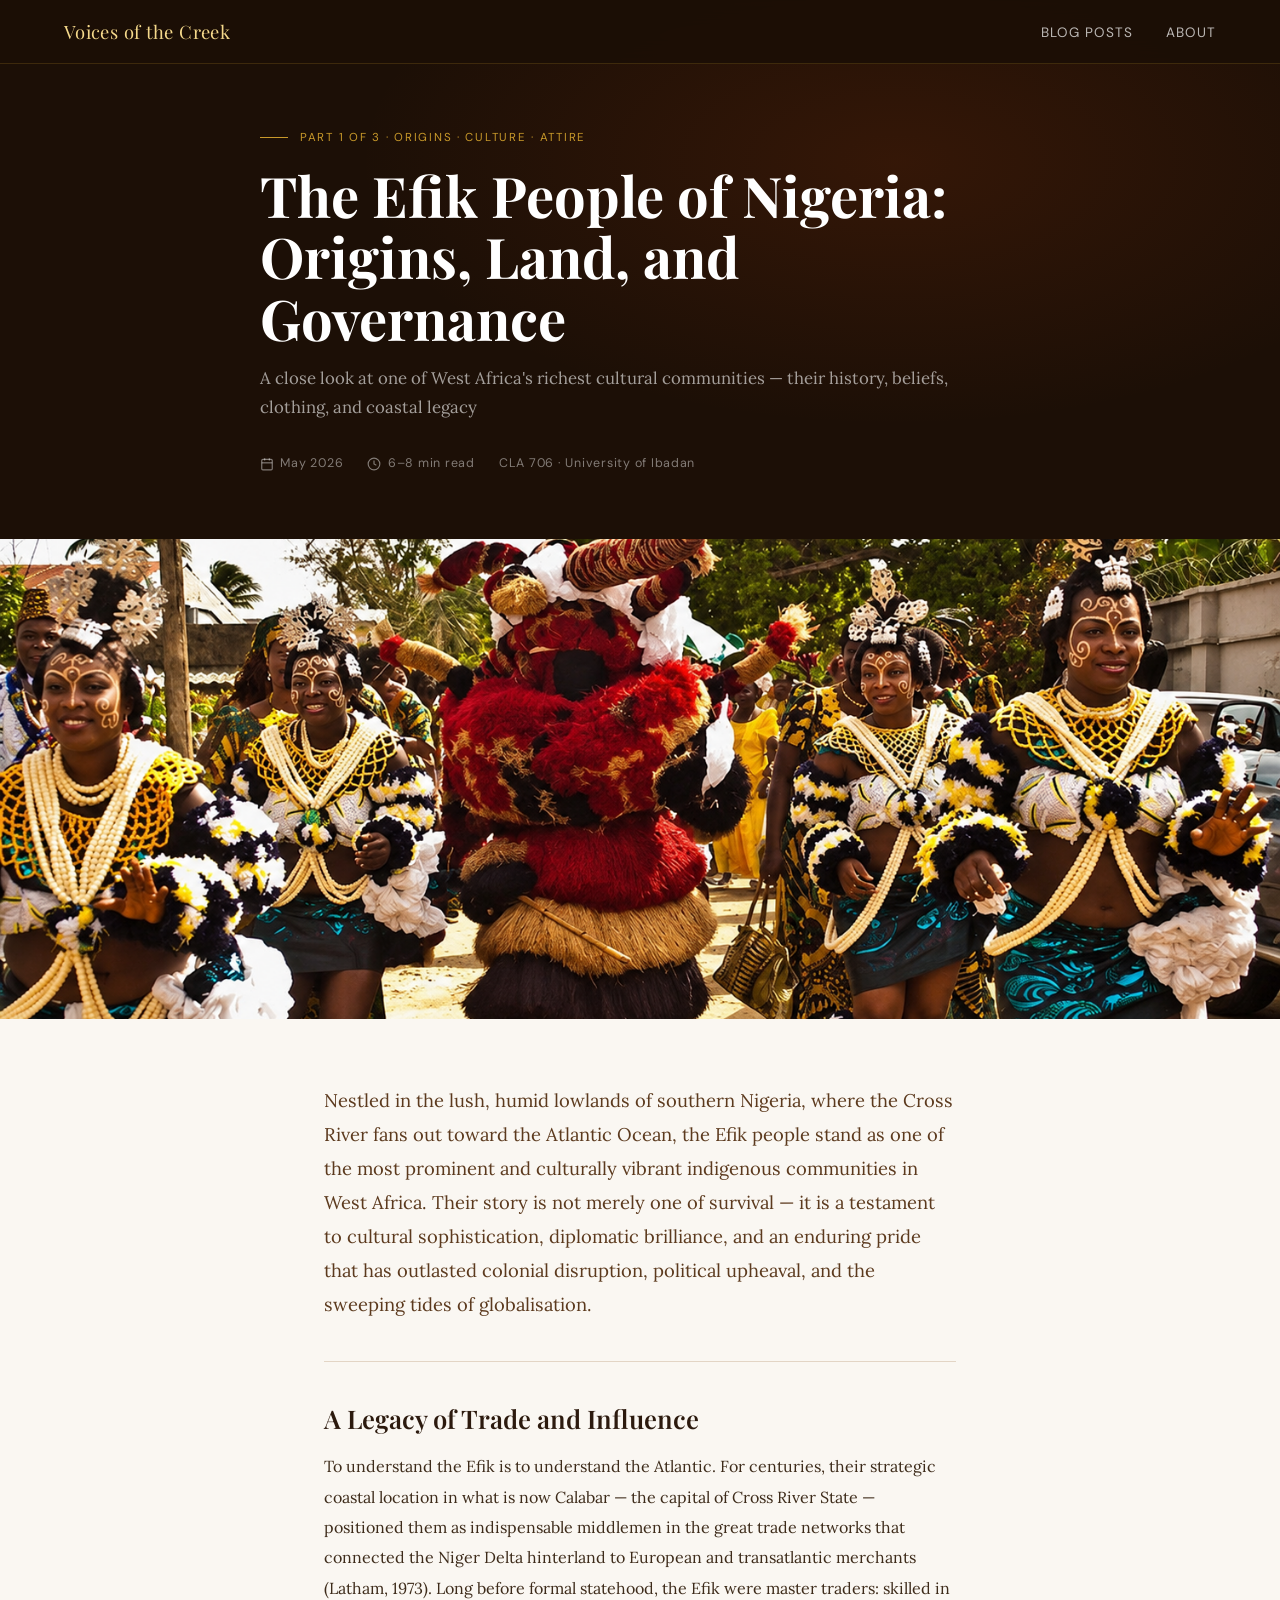
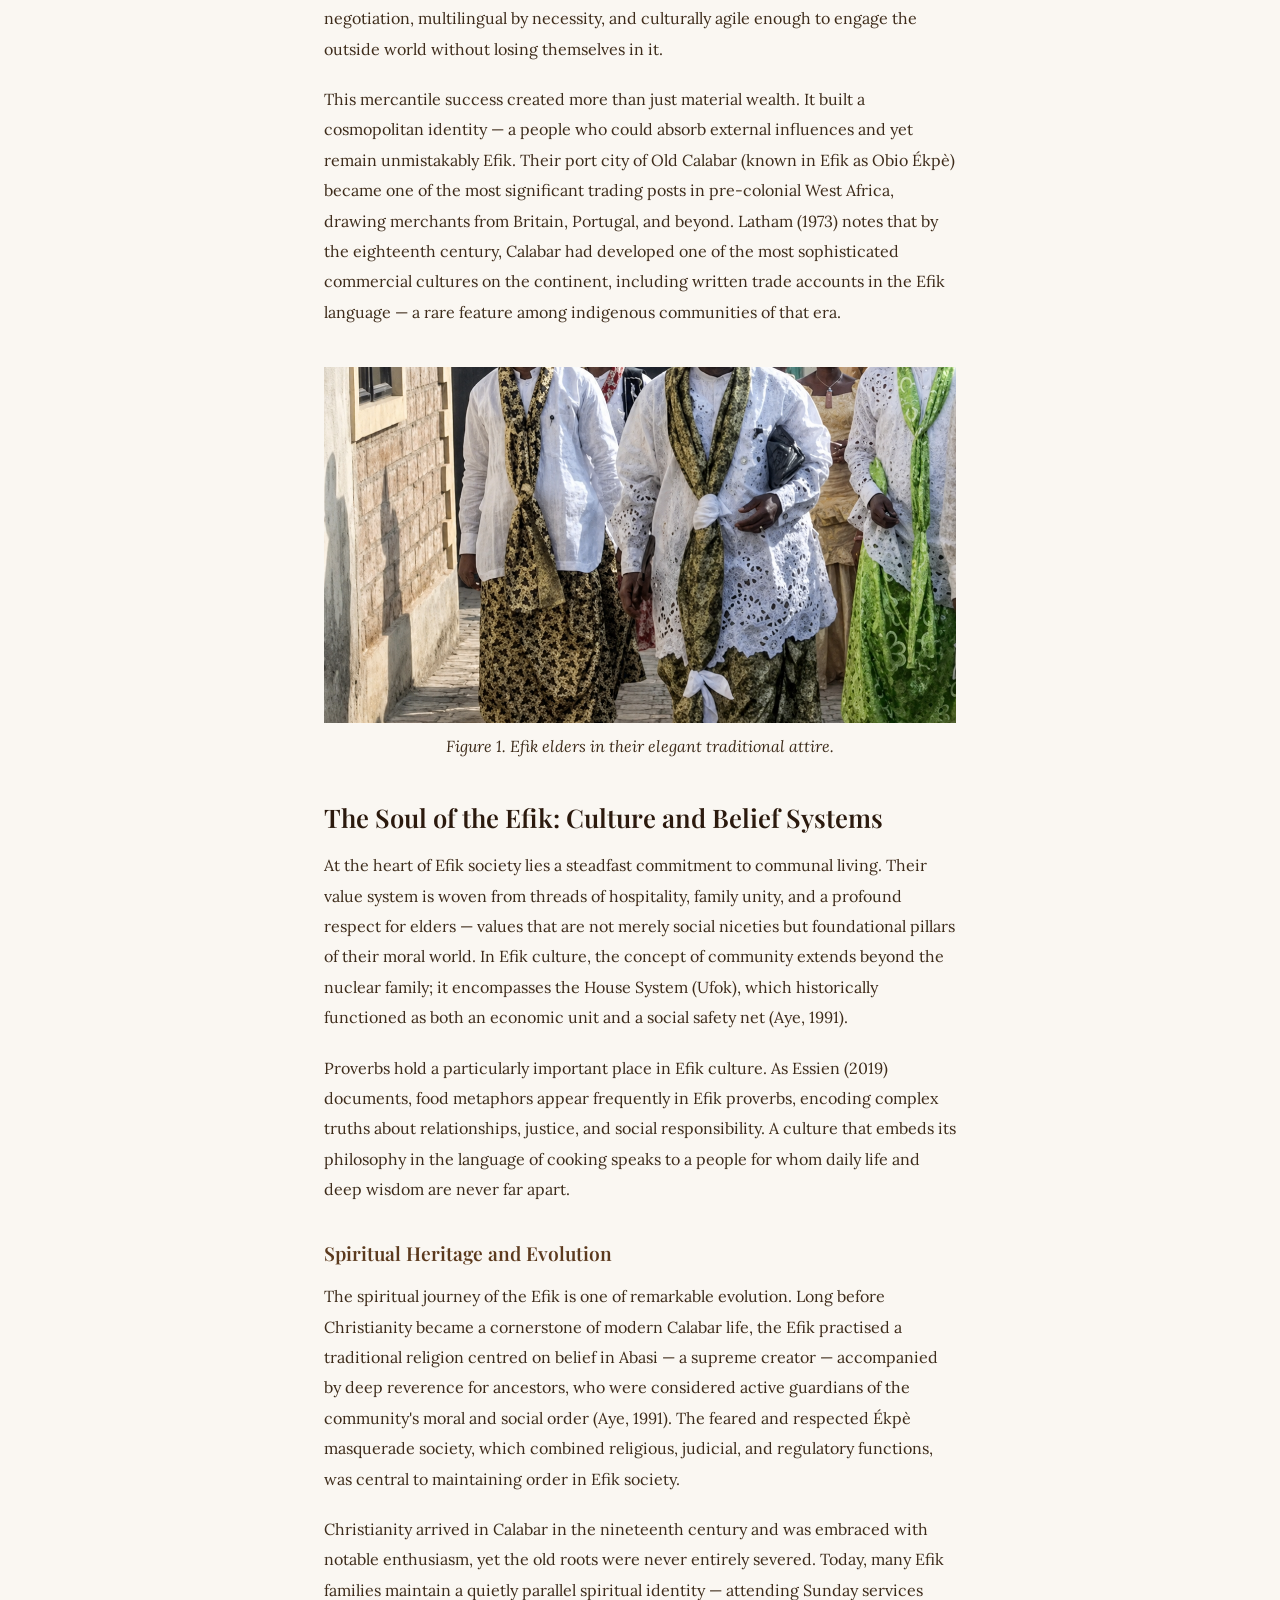
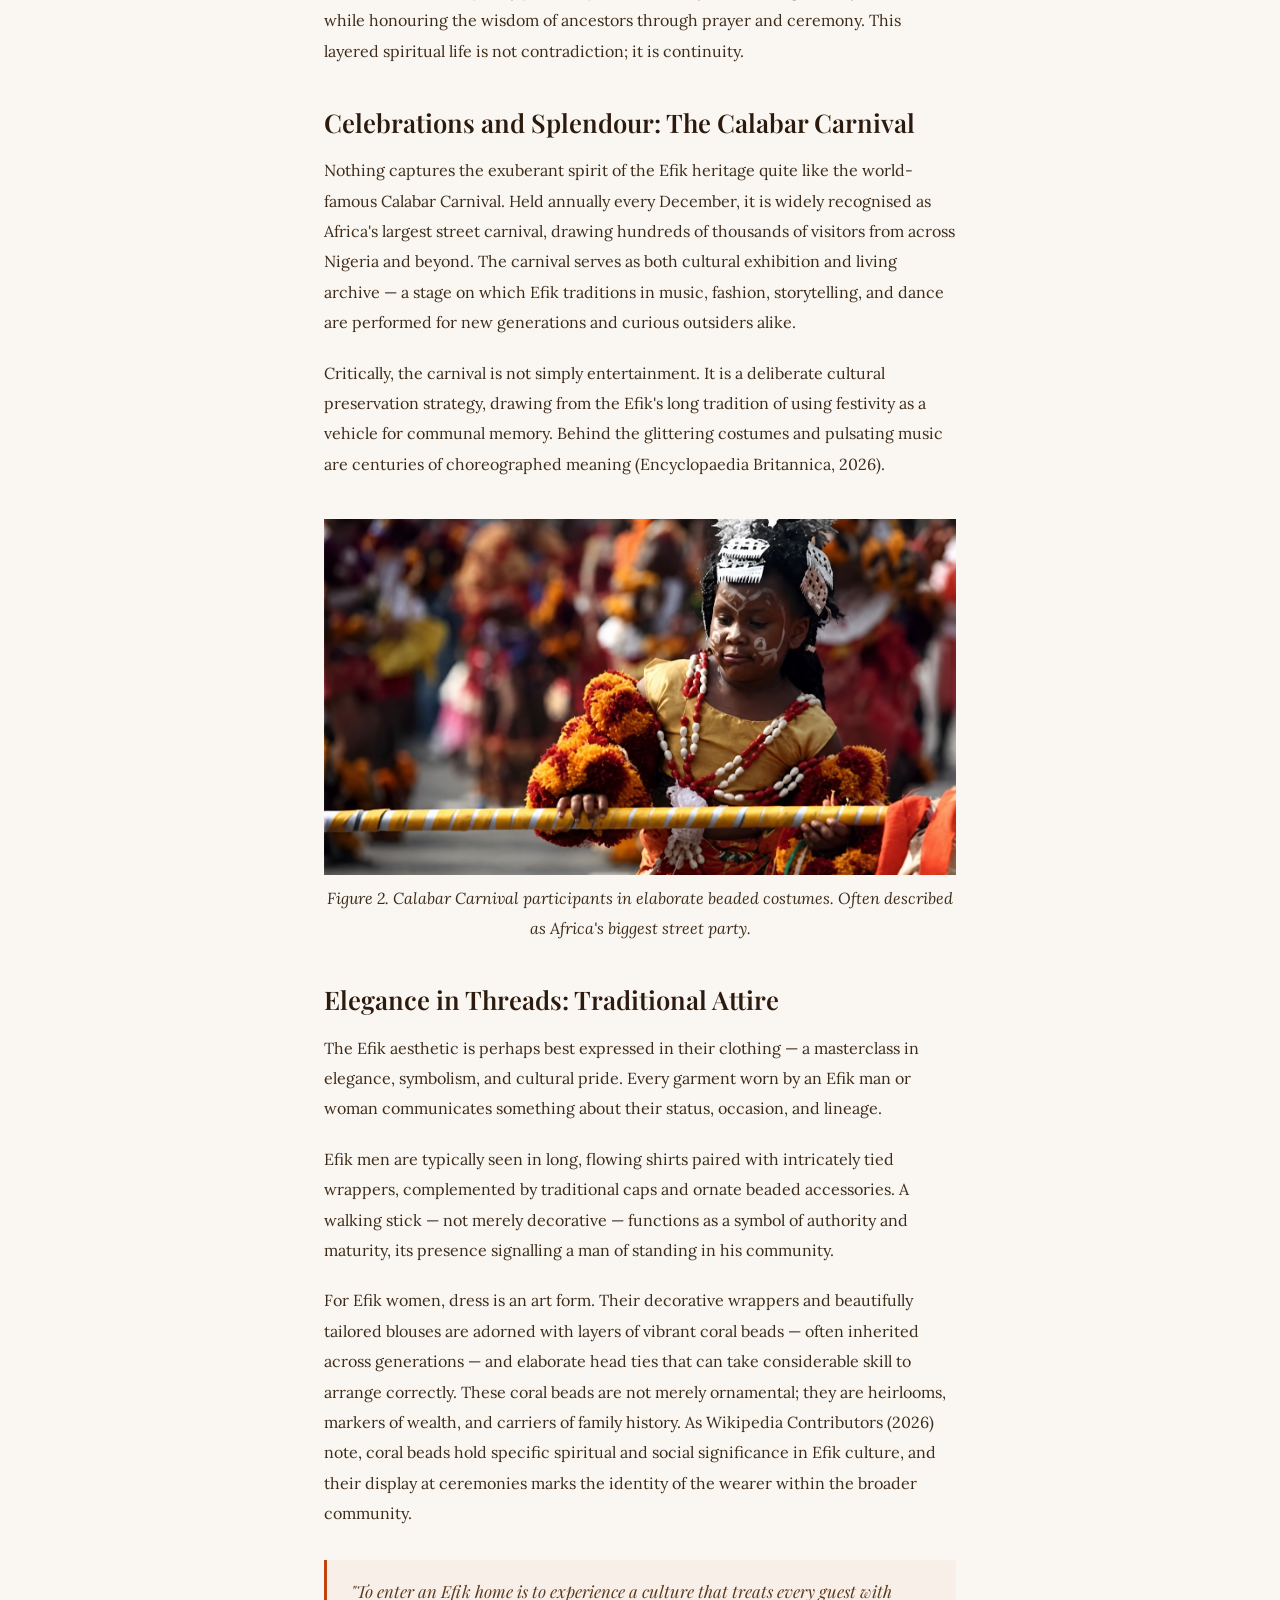
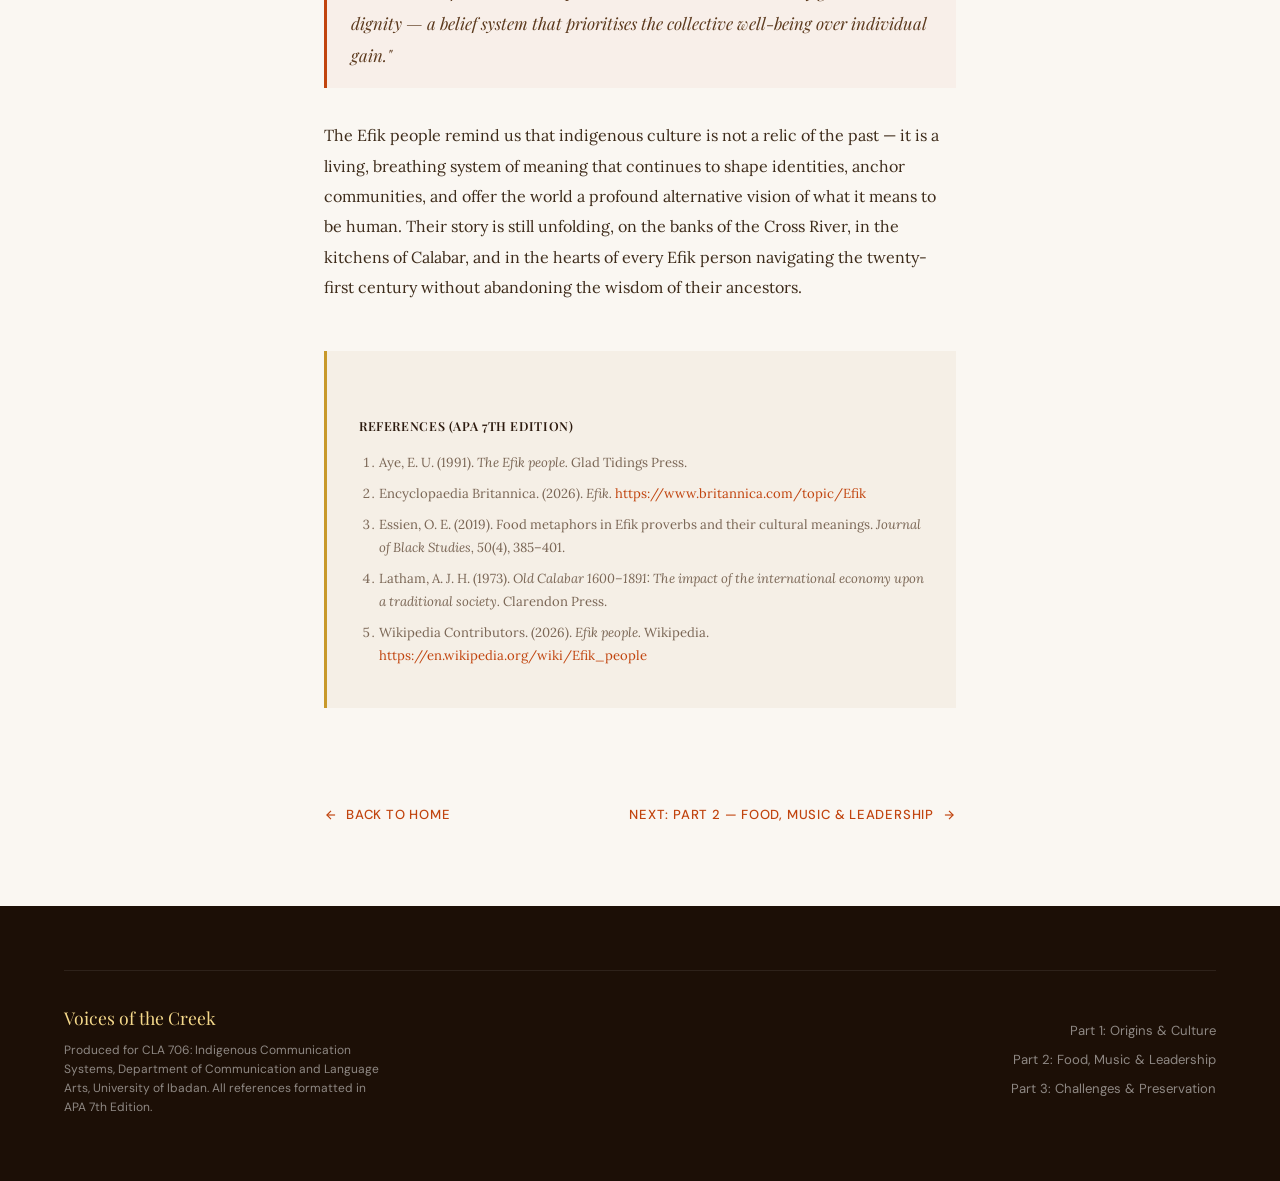
==== commit 0dc945b4: "Organize folder structure: move images to images/ directory, setup vercel.json with cleanUrls, and u" ====
--- a/post-1.html
+++ b/post-1.html
@@ -22,8 +22,8 @@
     </svg>
   </button>
   <ul class="nav-links">
-    <li><a href="index.html#posts">Blog Posts</a></li>
-    <li><a href="index.html#about">About</a></li>
+    <li><a href="index#posts">Blog Posts</a></li>
+    <li><a href="index#about">About</a></li>
   </ul>
 </nav>
 
@@ -49,7 +49,7 @@
   </div>
 
   <!-- Hero image -->
-  <img src="IMG-20260526-WA0115.jpg" alt="Calabar coastline and waterways" class="post-image-full">
+  <img src="images/Part 1 (Blog Card & Hero).png" alt="Calabar coastline and waterways" class="post-image-full">
 
   <div class="post-body-wrap">
     <p class="post-lead">
@@ -67,7 +67,7 @@
       </p>
 
       <div class="post-inline-img">
-        <img src="IMG-20260526-WA0116.jpg" alt="Efik elders in traditional attire">
+        <img src="images/Part 1 (Figure 1).png" alt="Efik elders in traditional attire">
         <p class="post-inline-img-caption">Figure 1. Efik elders in their elegant traditional attire.</p>
       </div>
 
@@ -96,7 +96,7 @@
       </p>
 
       <div class="post-inline-img">
-        <img src="IMG-20260526-WA0117.jpg" alt="Calabar Carnival performers in elaborate traditional Efik attire">
+        <img src="images/Part 1 (Figure 2).png" alt="Calabar Carnival performers in elaborate traditional Efik attire">
         <p class="post-inline-img-caption">Figure 2. Calabar Carnival participants in elaborate beaded costumes. Often described as Africa's biggest street party.</p>
       </div>
 
@@ -134,11 +134,11 @@
   </div>
 
   <div class="post-nav">
-    <a class="post-nav-btn" href="index.html">
+    <a class="post-nav-btn" href="index">
       <svg width="14" height="14" viewBox="0 0 24 24" fill="none" stroke="currentColor" stroke-width="2"><line x1="19" y1="12" x2="5" y2="12"/><polyline points="12 19 5 12 12 5"/></svg>
       Back to Home
     </a>
-    <a class="post-nav-btn" href="post-2.html">
+    <a class="post-nav-btn" href="post-2">
       Next: Part 2 — Food, Music & Leadership
       <svg width="14" height="14" viewBox="0 0 24 24" fill="none" stroke="currentColor" stroke-width="2"><line x1="5" y1="12" x2="19" y2="12"/><polyline points="12 5 19 12 12 19"/></svg>
     </a>
@@ -153,9 +153,9 @@
       <p class="footer-note">Produced for CLA 706: Indigenous Communication Systems, Department of Communication and Language Arts, University of Ibadan. All references formatted in APA 7th Edition.</p>
     </div>
     <div class="footer-links">
-      <a href="post-1.html">Part 1: Origins & Culture</a>
-      <a href="post-2.html">Part 2: Food, Music & Leadership</a>
-      <a href="post-3.html">Part 3: Challenges & Preservation</a>
+      <a href="post-1">Part 1: Origins & Culture</a>
+      <a href="post-2">Part 2: Food, Music & Leadership</a>
+      <a href="post-3">Part 3: Challenges & Preservation</a>
     </div>
   </div>
 </footer>
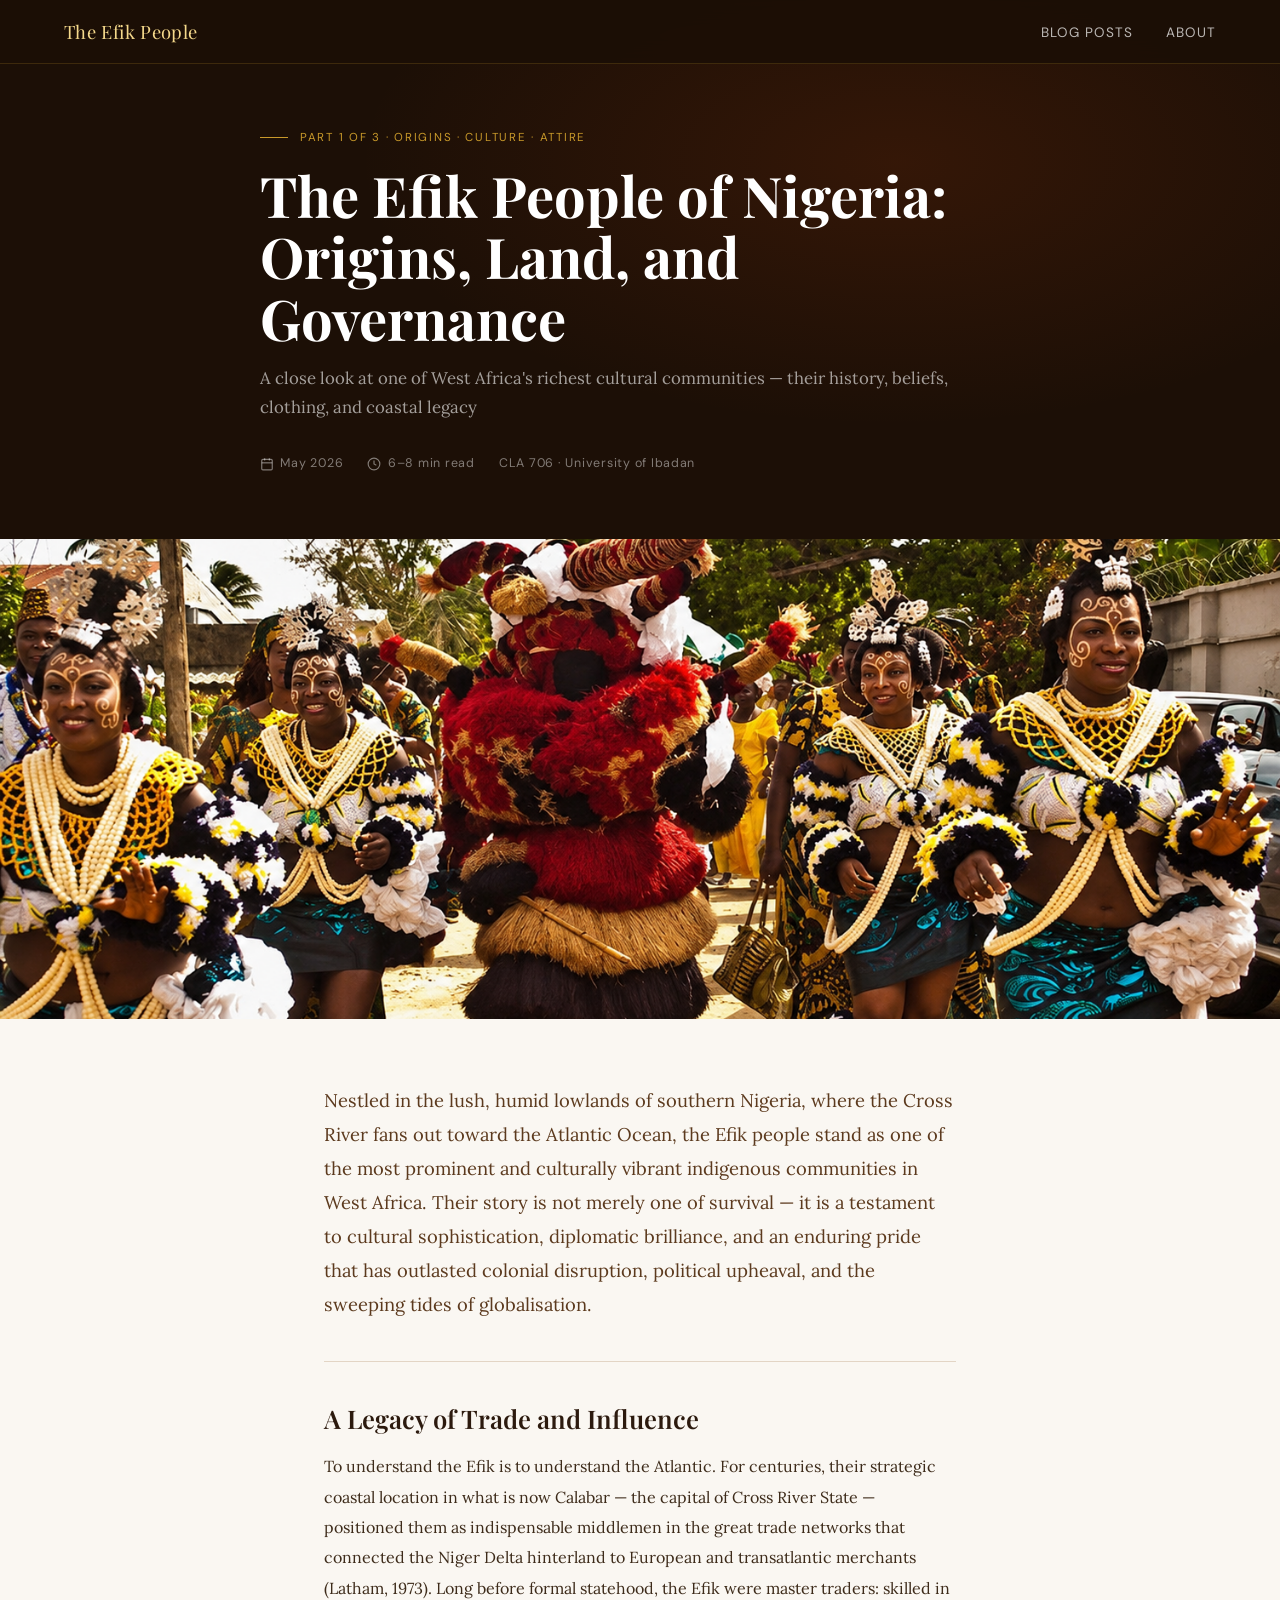
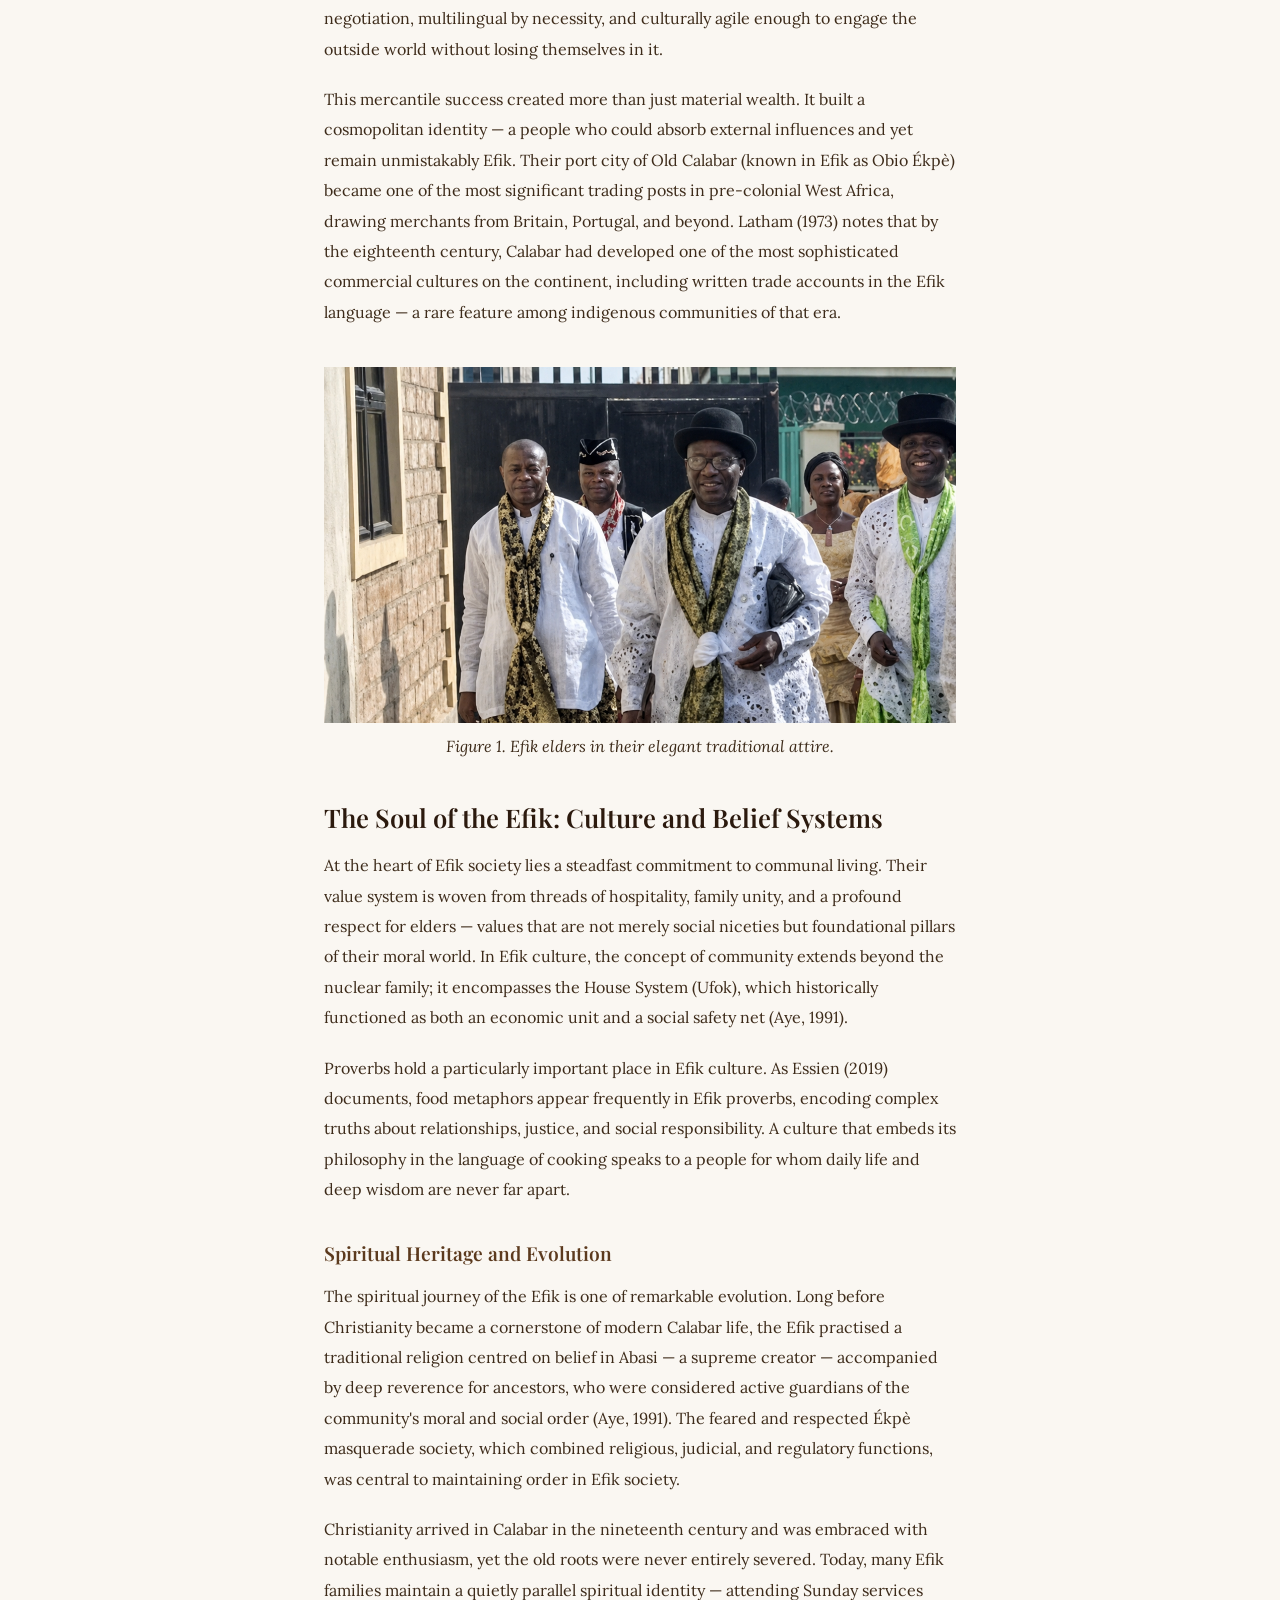
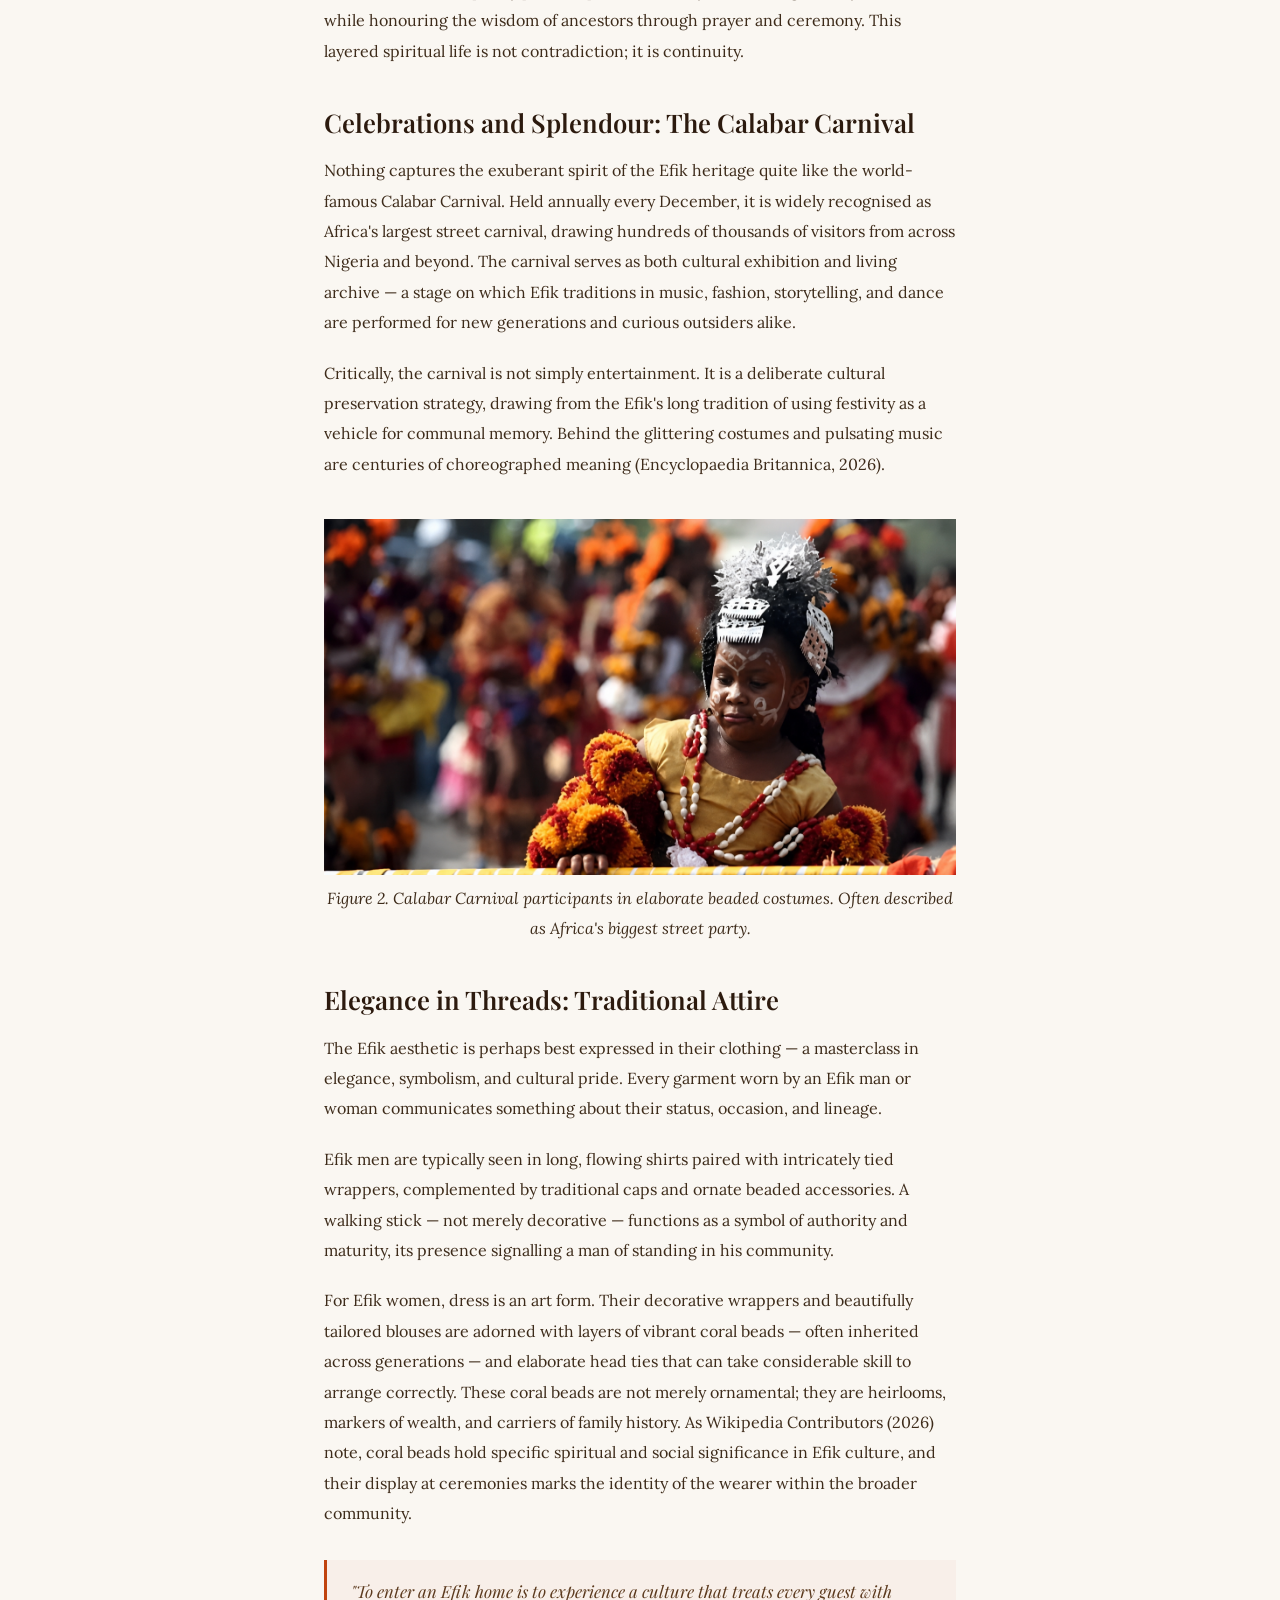
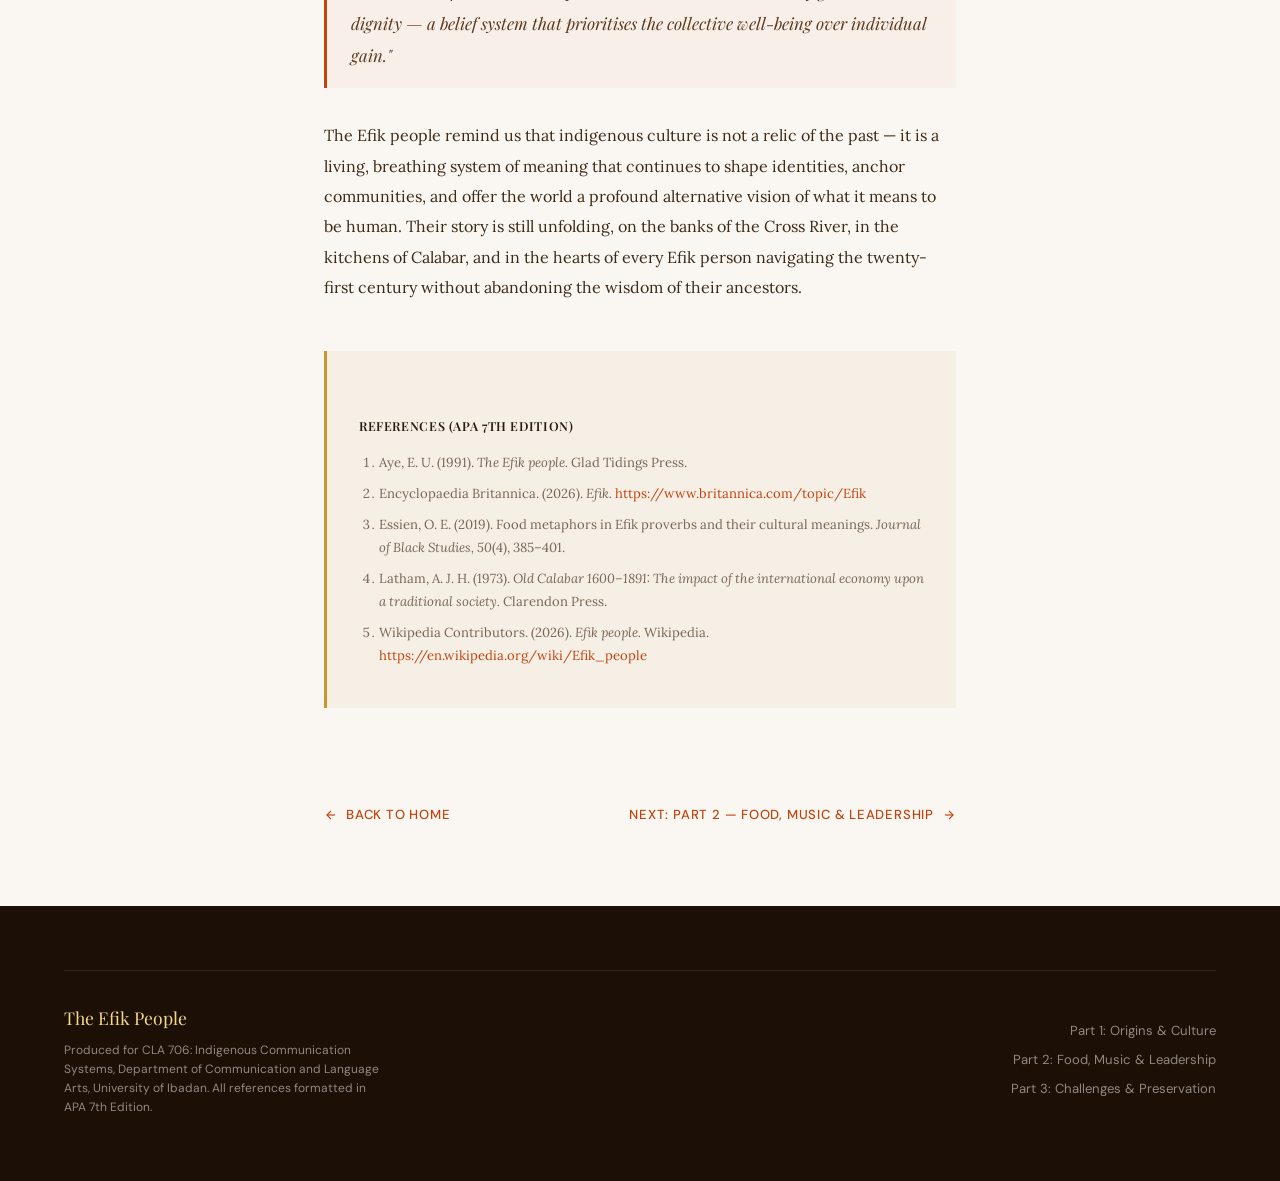
==== commit 14a8634f: "Anchor inline image crops at top and rename brand to The Efik People across nav and headers" ====
--- a/post-1.html
+++ b/post-1.html
@@ -3,7 +3,7 @@
 <head>
 <meta charset="UTF-8">
 <meta name="viewport" content="width=device-width, initial-scale=1.0">
-<title>The Efik People of Nigeria: Origins, Land, and Governance — Voices of the Creek</title>
+<title>The Efik People of Nigeria: Origins, Land, and Governance</title>
 <link rel="preconnect" href="https://fonts.googleapis.com">
 <link rel="preconnect" href="https://fonts.gstatic.com" crossorigin>
 <link href="https://fonts.googleapis.com/css2?family=Playfair+Display:ital,wght@0,400;0,600;0,700;1,400;1,600&family=Lora:ital,wght@0,400;0,500;1,400&family=DM+Sans:wght@300;400;500&display=swap" rel="stylesheet">
@@ -11,9 +11,8 @@
 </head>
 <body>
 
-<!-- NAV -->
 <nav>
-  <a href="index.html" class="nav-brand">Voices of the Creek</a>
+  <a href="index" class="nav-brand">The Efik People</a>
   <button class="nav-toggle" aria-label="Toggle Navigation">
     <svg width="24" height="24" viewBox="0 0 24 24" fill="none" stroke="currentColor" stroke-width="2">
       <line x1="3" y1="12" x2="21" y2="12"></line>
@@ -149,7 +148,7 @@
 <footer>
   <div class="footer-inner">
     <div>
-      <p class="footer-brand">Voices of the Creek</p>
+      <p class="footer-brand">The Efik People</p>
       <p class="footer-note">Produced for CLA 706: Indigenous Communication Systems, Department of Communication and Language Arts, University of Ibadan. All references formatted in APA 7th Edition.</p>
     </div>
     <div class="footer-links">
--- a/styles.css
+++ b/styles.css
@@ -642,6 +642,7 @@
   width: 100%;
   aspect-ratio: 16/9;
   object-fit: cover;
+  object-position: top;
   display: block;
 }
 
